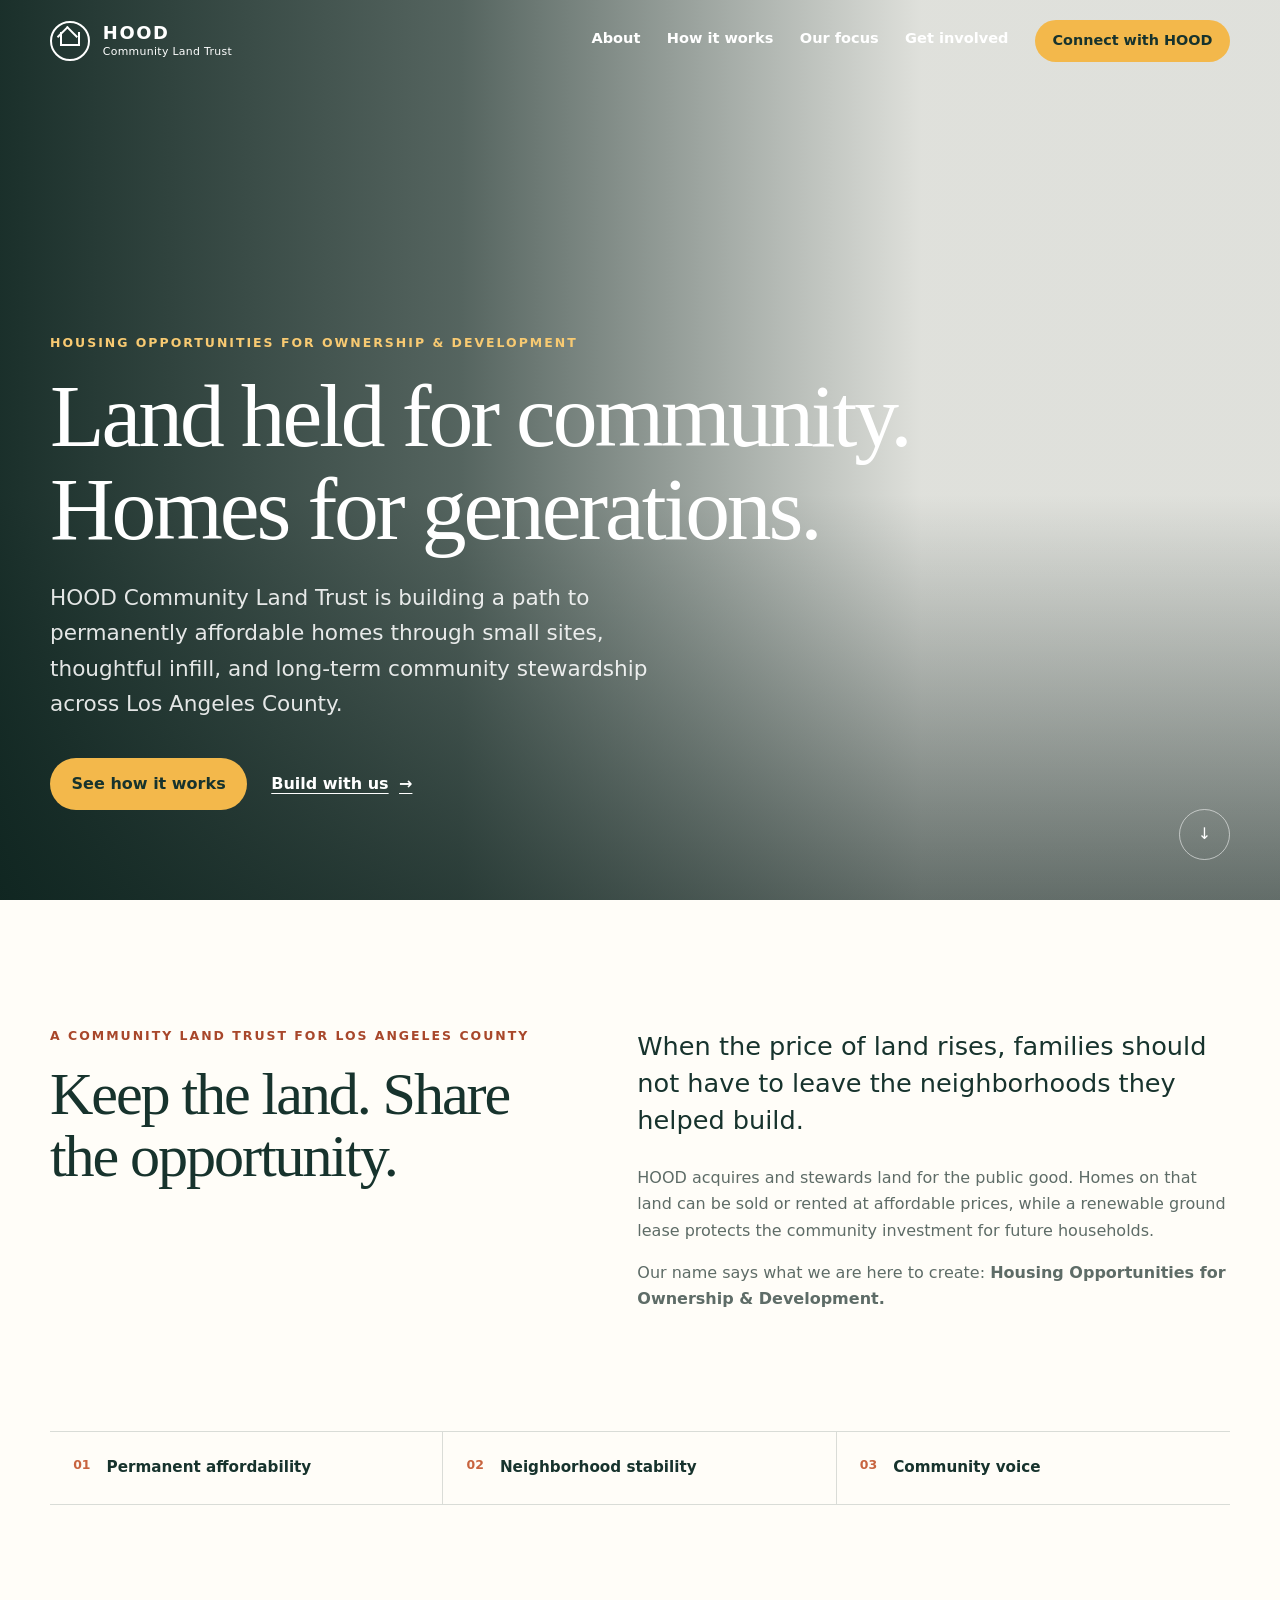
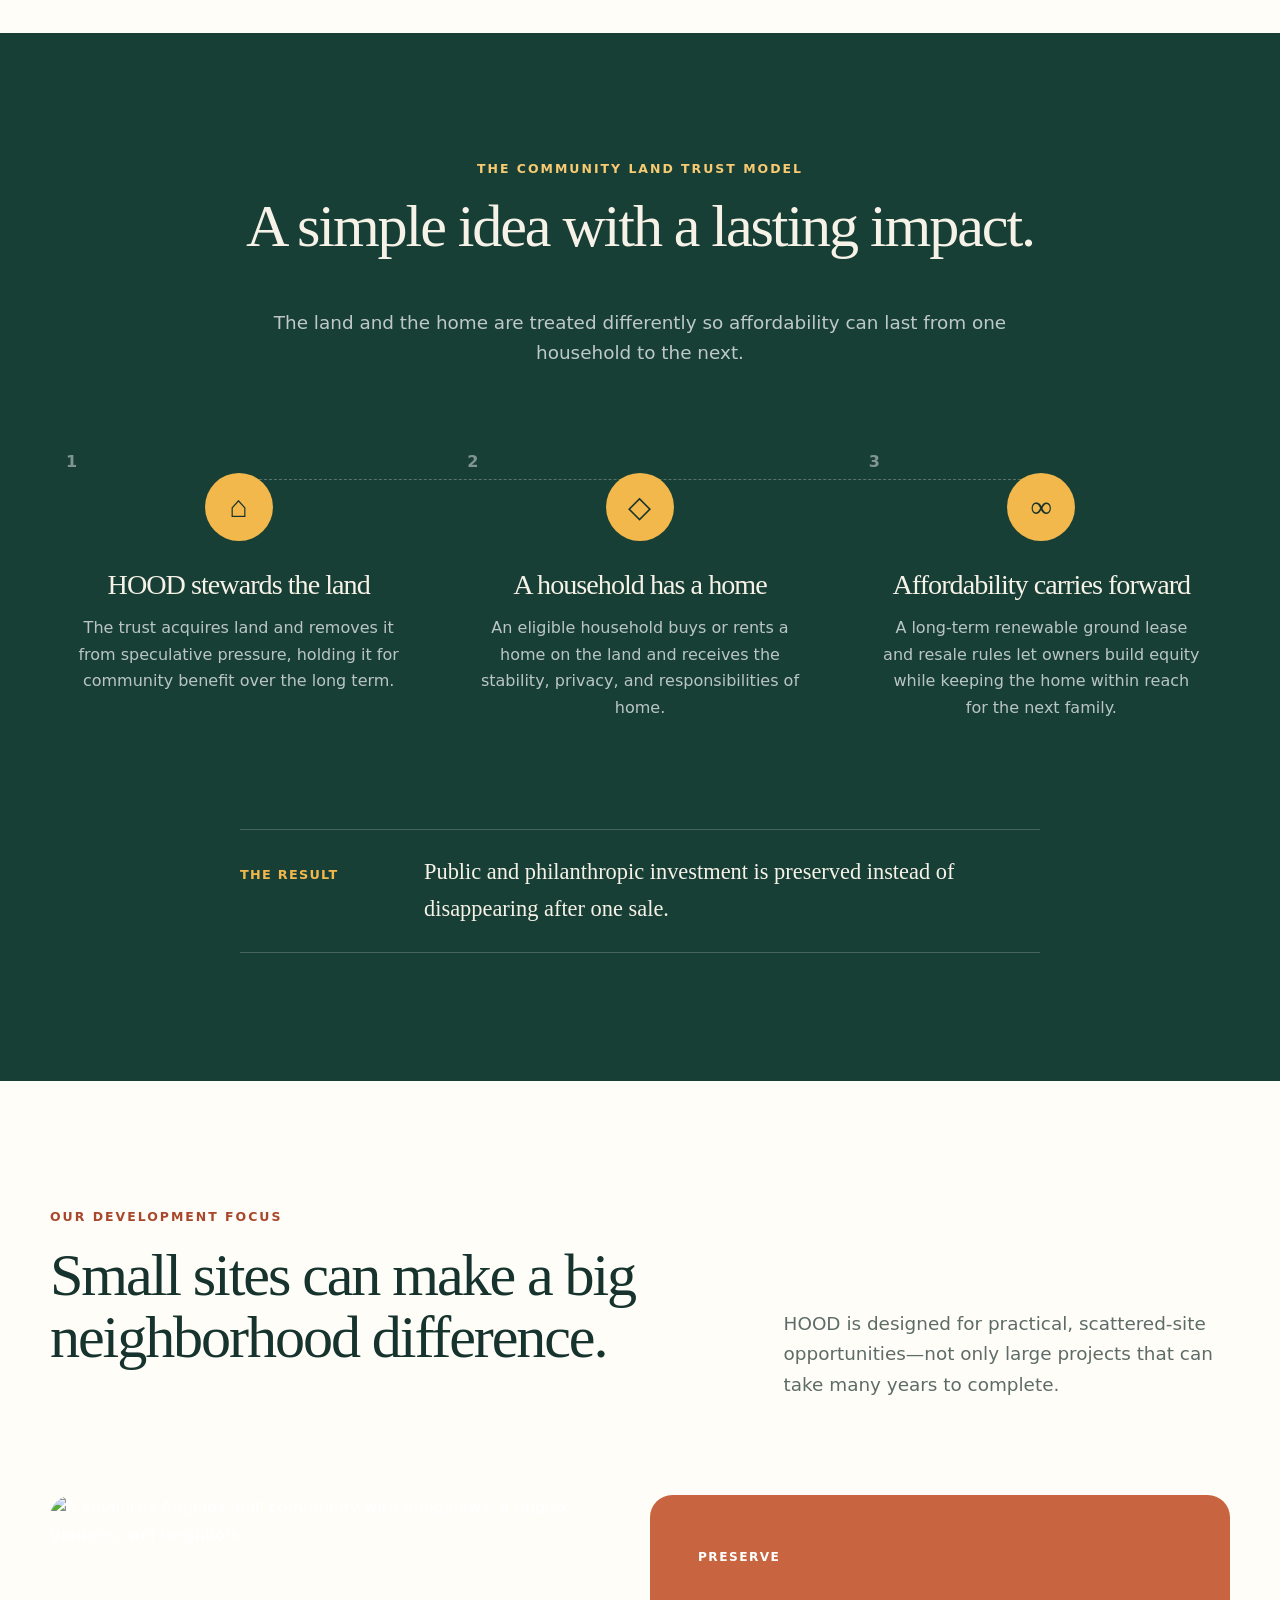
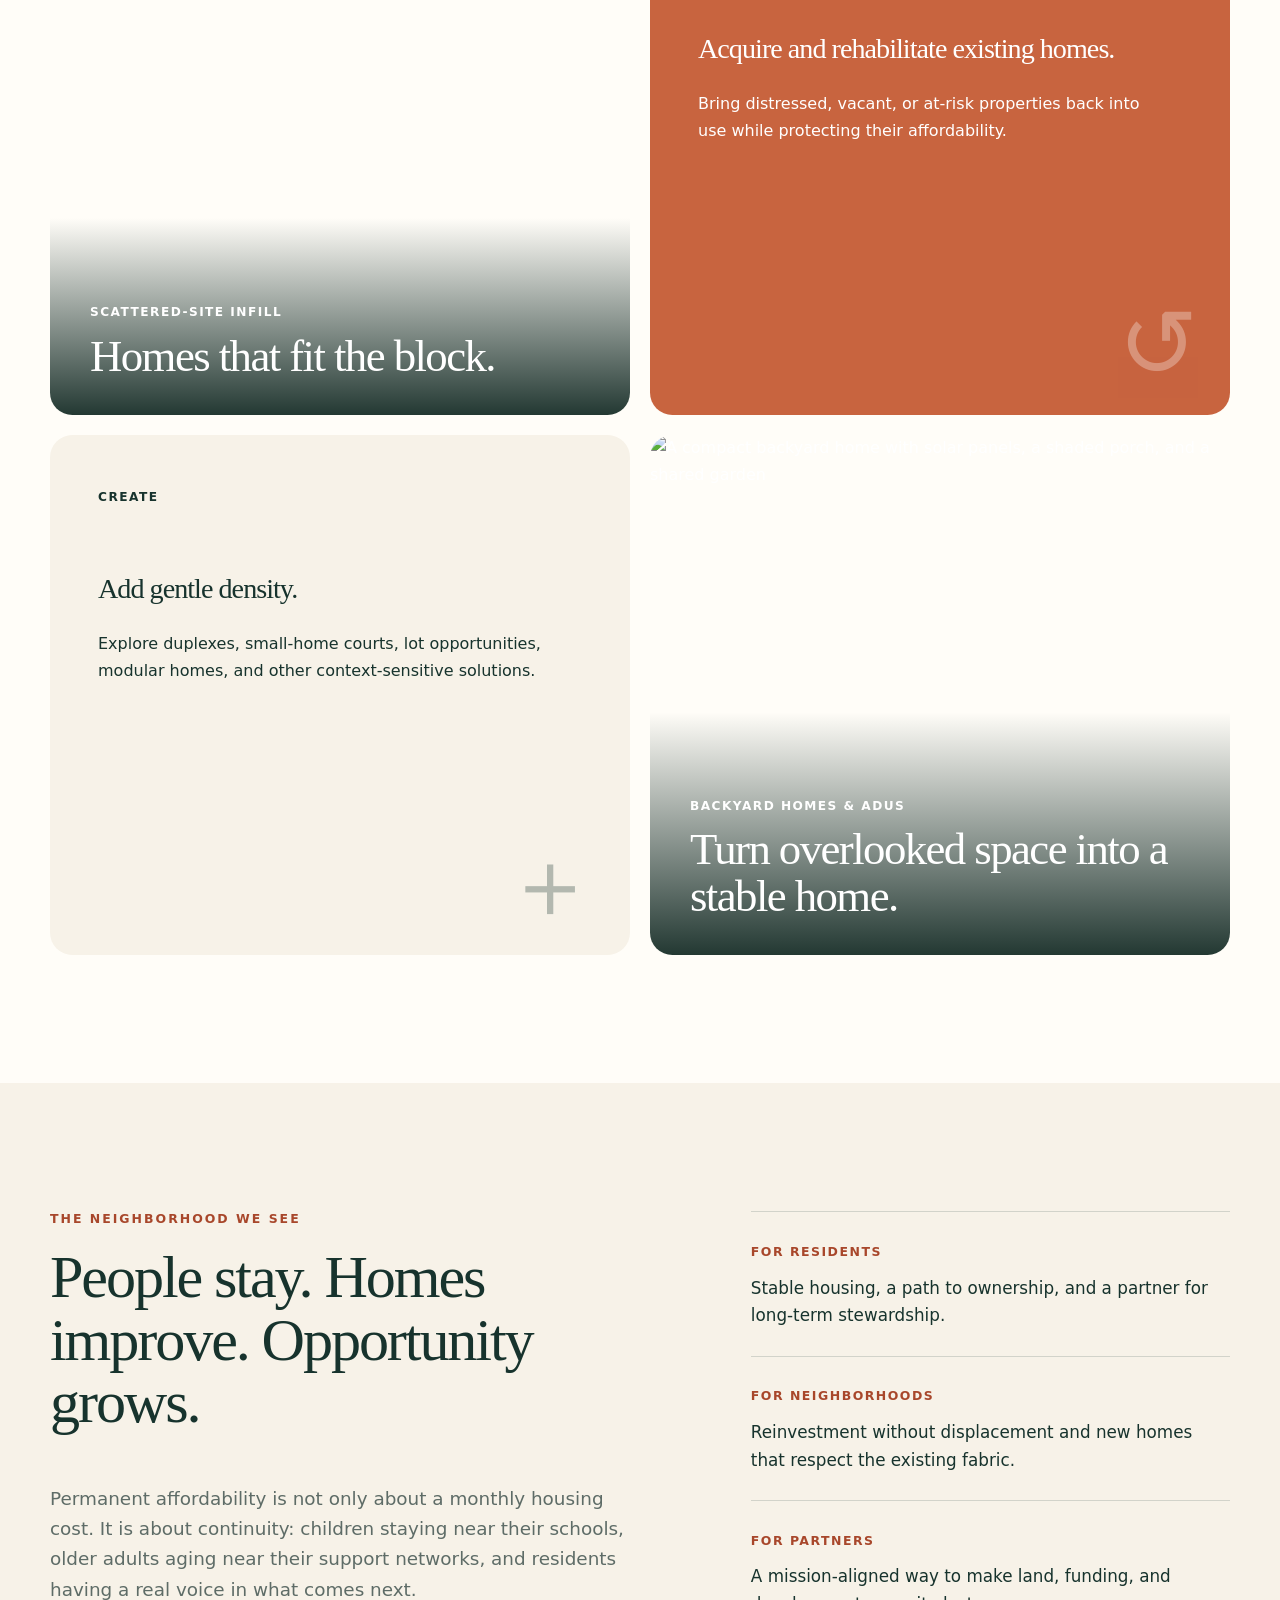
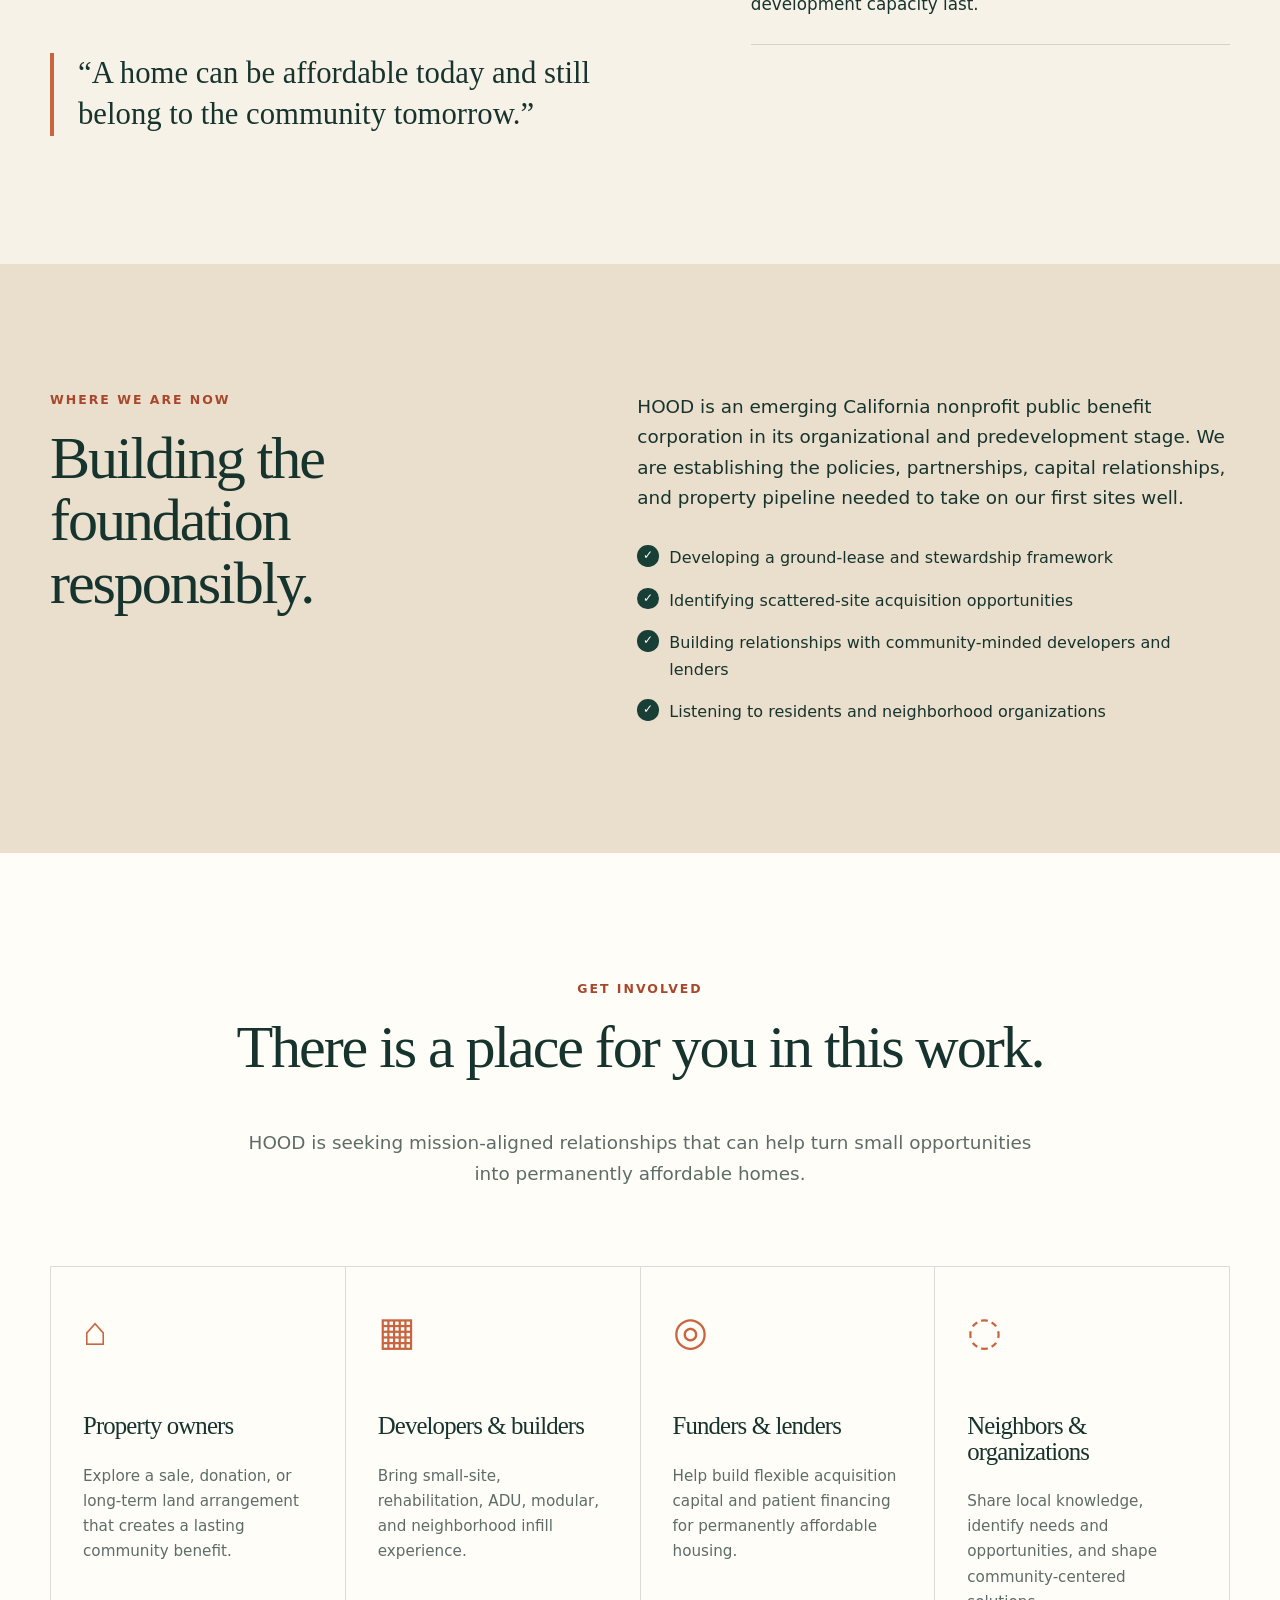
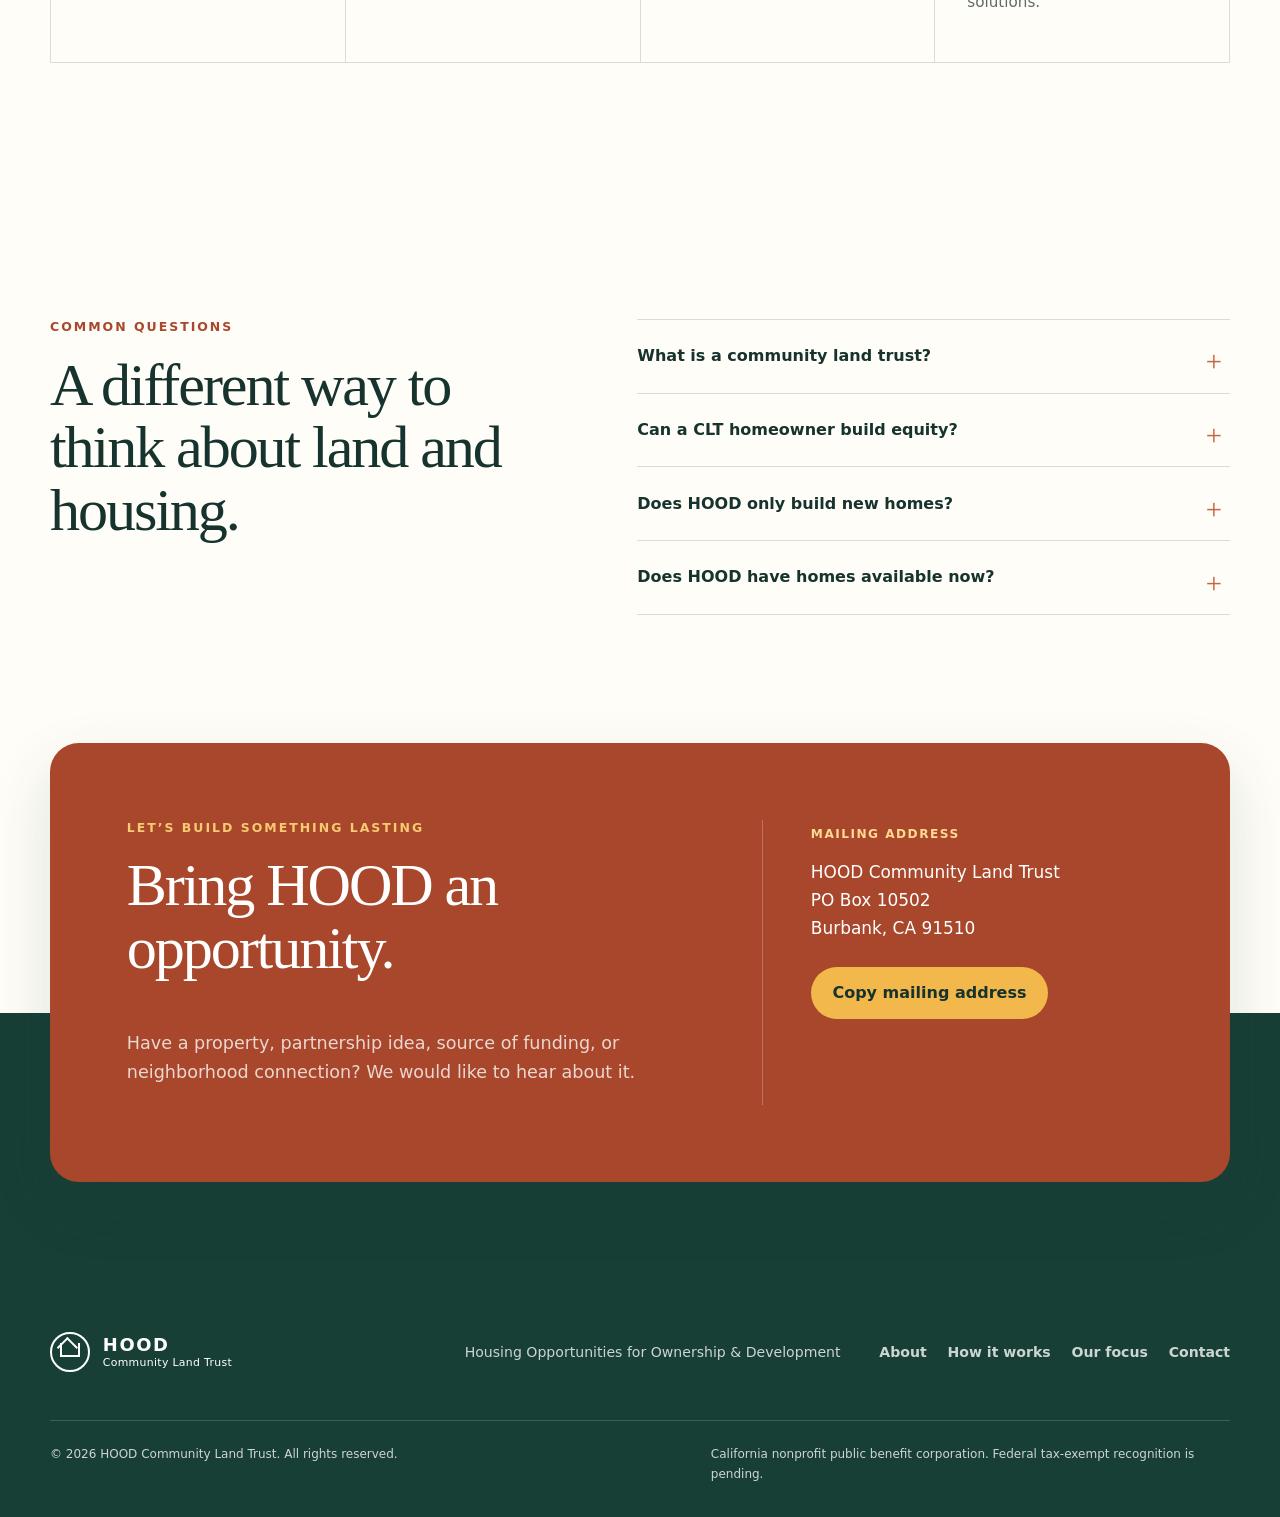
==== index.html @ eb53748f "Add files via upload" ====
<!doctype html>
<html lang="en">
<head>
  <meta charset="utf-8">
  <meta name="viewport" content="width=device-width, initial-scale=1">
  <meta name="description" content="HOOD Community Land Trust creates and preserves permanently affordable homes through scattered-site development, small infill, rehabilitation, and community stewardship in Los Angeles County.">
  <meta name="theme-color" content="#183f36">
  <meta property="og:title" content="HOOD Community Land Trust">
  <meta property="og:description" content="Land held for community. Homes made affordable for generations.">
  <meta property="og:type" content="website">
  <meta property="og:image" content="assets/hero-neighbors.png">
  <title>HOOD Community Land Trust | Homes for generations</title>
  <link rel="stylesheet" href="styles.css">
  <script src="script.js" defer></script>
</head>
<body>
  <a class="skip-link" href="#main">Skip to content</a>

  <header class="site-header" data-header>
    <div class="shell nav-wrap">
      <a class="brand" href="#top" aria-label="HOOD Community Land Trust home">
        <span class="brand-mark" aria-hidden="true"><span></span></span>
        <span class="brand-copy">
          <strong>HOOD</strong>
          <small>Community Land Trust</small>
        </span>
      </a>

      <button class="nav-toggle" type="button" aria-expanded="false" aria-controls="site-nav" data-nav-toggle>
        <span class="sr-only">Open navigation</span>
        <span></span><span></span><span></span>
      </button>

      <nav class="site-nav" id="site-nav" aria-label="Primary navigation" data-nav>
        <a href="#about">About</a>
        <a href="#model">How it works</a>
        <a href="#focus">Our focus</a>
        <a href="#participate">Get involved</a>
        <a class="button button-small button-dark" href="#contact">Connect with HOOD</a>
      </nav>
    </div>
  </header>

  <main id="main">
    <section class="hero" id="top" aria-labelledby="hero-title">
      <div class="hero-image" role="img" aria-label="A multigenerational group of neighbors gathering on a Los Angeles residential street"></div>
      <div class="hero-shade"></div>
      <div class="shell hero-content">
        <p class="eyebrow eyebrow-light">Housing Opportunities for Ownership &amp; Development</p>
        <h1 id="hero-title">Land held for community.<br>Homes for generations.</h1>
        <p class="hero-lede">HOOD Community Land Trust is building a path to permanently affordable homes through small sites, thoughtful infill, and long-term community stewardship across Los Angeles County.</p>
        <div class="hero-actions">
          <a class="button button-sun" href="#model">See how it works</a>
          <a class="text-link text-link-light" href="#participate">Build with us <span aria-hidden="true">→</span></a>
        </div>
      </div>
      <a class="scroll-cue" href="#about" aria-label="Scroll to learn more"><span aria-hidden="true">↓</span></a>
    </section>

    <section class="intro section" id="about">
      <div class="shell intro-grid">
        <div data-reveal>
          <p class="eyebrow">A community land trust for Los Angeles County</p>
          <h2>Keep the land. Share the opportunity.</h2>
        </div>
        <div class="intro-copy" data-reveal>
          <p class="lead">When the price of land rises, families should not have to leave the neighborhoods they helped build.</p>
          <p>HOOD acquires and stewards land for the public good. Homes on that land can be sold or rented at affordable prices, while a renewable ground lease protects the community investment for future households.</p>
          <p>Our name says what we are here to create: <strong>Housing Opportunities for Ownership &amp; Development.</strong></p>
        </div>
      </div>
      <div class="shell principle-row" aria-label="HOOD principles" data-reveal>
        <div><span>01</span><strong>Permanent affordability</strong></div>
        <div><span>02</span><strong>Neighborhood stability</strong></div>
        <div><span>03</span><strong>Community voice</strong></div>
      </div>
    </section>

    <section class="model section section-green" id="model" aria-labelledby="model-title">
      <div class="shell">
        <div class="section-heading centered" data-reveal>
          <p class="eyebrow eyebrow-light">The community land trust model</p>
          <h2 id="model-title">A simple idea with a lasting impact.</h2>
          <p>The land and the home are treated differently so affordability can last from one household to the next.</p>
        </div>

        <div class="steps">
          <article class="step" data-reveal>
            <span class="step-number">1</span>
            <div class="step-icon" aria-hidden="true">⌂</div>
            <h3>HOOD stewards the land</h3>
            <p>The trust acquires land and removes it from speculative pressure, holding it for community benefit over the long term.</p>
          </article>
          <article class="step" data-reveal>
            <span class="step-number">2</span>
            <div class="step-icon" aria-hidden="true">◇</div>
            <h3>A household has a home</h3>
            <p>An eligible household buys or rents a home on the land and receives the stability, privacy, and responsibilities of home.</p>
          </article>
          <article class="step" data-reveal>
            <span class="step-number">3</span>
            <div class="step-icon" aria-hidden="true">∞</div>
            <h3>Affordability carries forward</h3>
            <p>A long-term renewable ground lease and resale rules let owners build equity while keeping the home within reach for the next family.</p>
          </article>
        </div>

        <div class="model-note" data-reveal>
          <strong>The result</strong>
          <p>Public and philanthropic investment is preserved instead of disappearing after one sale.</p>
        </div>
      </div>
    </section>

    <section class="focus section" id="focus" aria-labelledby="focus-title">
      <div class="shell">
        <div class="section-heading split-heading" data-reveal>
          <div>
            <p class="eyebrow">Our development focus</p>
            <h2 id="focus-title">Small sites can make a big neighborhood difference.</h2>
          </div>
          <p>HOOD is designed for practical, scattered-site opportunities—not only large projects that can take many years to complete.</p>
        </div>

        <div class="focus-grid">
          <article class="focus-card focus-card-image focus-card-wide" data-reveal>
            <img src="assets/small-infill.png" alt="A small Los Angeles infill community with bungalows, a duplex, gardens, and neighbors" width="1536" height="1024" loading="lazy" decoding="async">
            <div class="focus-overlay">
              <span>Scattered-site infill</span>
              <h3>Homes that fit the block.</h3>
            </div>
          </article>

          <article class="focus-card focus-card-clay" data-reveal>
            <span class="card-kicker">Preserve</span>
            <h3>Acquire and rehabilitate existing homes.</h3>
            <p>Bring distressed, vacant, or at-risk properties back into use while protecting their affordability.</p>
            <span class="card-symbol" aria-hidden="true">↺</span>
          </article>

          <article class="focus-card focus-card-cream" data-reveal>
            <span class="card-kicker">Create</span>
            <h3>Add gentle density.</h3>
            <p>Explore duplexes, small-home courts, lot opportunities, modular homes, and other context-sensitive solutions.</p>
            <span class="card-symbol" aria-hidden="true">＋</span>
          </article>

          <article class="focus-card focus-card-image focus-card-wide" data-reveal>
            <img src="assets/backyard-adu.png" alt="A compact backyard home with solar panels, a shaded porch, and a shared garden" width="1456" height="1092" loading="lazy" decoding="async">
            <div class="focus-overlay">
              <span>Backyard homes &amp; ADUs</span>
              <h3>Turn overlooked space into a stable home.</h3>
            </div>
          </article>
        </div>
      </div>
    </section>

    <section class="vision section" aria-labelledby="vision-title">
      <div class="shell vision-grid">
        <div class="vision-copy" data-reveal>
          <p class="eyebrow">The neighborhood we see</p>
          <h2 id="vision-title">People stay. Homes improve. Opportunity grows.</h2>
          <p>Permanent affordability is not only about a monthly housing cost. It is about continuity: children staying near their schools, older adults aging near their support networks, and residents having a real voice in what comes next.</p>
          <blockquote>“A home can be affordable today and still belong to the community tomorrow.”</blockquote>
        </div>
        <div class="vision-list" data-reveal>
          <div>
            <span>For residents</span>
            <p>Stable housing, a path to ownership, and a partner for long-term stewardship.</p>
          </div>
          <div>
            <span>For neighborhoods</span>
            <p>Reinvestment without displacement and new homes that respect the existing fabric.</p>
          </div>
          <div>
            <span>For partners</span>
            <p>A mission-aligned way to make land, funding, and development capacity last.</p>
          </div>
        </div>
      </div>
    </section>

    <section class="status section section-sand" aria-labelledby="status-title">
      <div class="shell status-grid">
        <div data-reveal>
          <p class="eyebrow">Where we are now</p>
          <h2 id="status-title">Building the foundation responsibly.</h2>
        </div>
        <div class="status-copy" data-reveal>
          <p>HOOD is an emerging California nonprofit public benefit corporation in its organizational and predevelopment stage. We are establishing the policies, partnerships, capital relationships, and property pipeline needed to take on our first sites well.</p>
          <ul class="check-list">
            <li>Developing a ground-lease and stewardship framework</li>
            <li>Identifying scattered-site acquisition opportunities</li>
            <li>Building relationships with community-minded developers and lenders</li>
            <li>Listening to residents and neighborhood organizations</li>
          </ul>
        </div>
      </div>
    </section>

    <section class="participate section" id="participate" aria-labelledby="participate-title">
      <div class="shell">
        <div class="section-heading centered" data-reveal>
          <p class="eyebrow">Get involved</p>
          <h2 id="participate-title">There is a place for you in this work.</h2>
          <p>HOOD is seeking mission-aligned relationships that can help turn small opportunities into permanently affordable homes.</p>
        </div>

        <div class="partner-grid">
          <article data-reveal>
            <span aria-hidden="true">⌂</span>
            <h3>Property owners</h3>
            <p>Explore a sale, donation, or long-term land arrangement that creates a lasting community benefit.</p>
          </article>
          <article data-reveal>
            <span aria-hidden="true">▦</span>
            <h3>Developers &amp; builders</h3>
            <p>Bring small-site, rehabilitation, ADU, modular, and neighborhood infill experience.</p>
          </article>
          <article data-reveal>
            <span aria-hidden="true">◎</span>
            <h3>Funders &amp; lenders</h3>
            <p>Help build flexible acquisition capital and patient financing for permanently affordable housing.</p>
          </article>
          <article data-reveal>
            <span aria-hidden="true">◌</span>
            <h3>Neighbors &amp; organizations</h3>
            <p>Share local knowledge, identify needs and opportunities, and shape community-centered solutions.</p>
          </article>
        </div>
      </div>
    </section>

    <section class="faq section" aria-labelledby="faq-title">
      <div class="shell faq-grid">
        <div data-reveal>
          <p class="eyebrow">Common questions</p>
          <h2 id="faq-title">A different way to think about land and housing.</h2>
        </div>
        <div class="accordion" data-reveal>
          <details>
            <summary>What is a community land trust?</summary>
            <p>A community land trust is a nonprofit that owns and stewards land for community benefit. By separating the price of land from the home and using a long-term ground lease, it can make homes more affordable and protect that affordability over time.</p>
          </details>
          <details>
            <summary>Can a CLT homeowner build equity?</summary>
            <p>Yes. A CLT homeownership program can let an owner build equity while sharing a portion of future appreciation so the home remains affordable to the next eligible buyer.</p>
          </details>
          <details>
            <summary>Does HOOD only build new homes?</summary>
            <p>No. HOOD’s planned work includes acquisition, rehabilitation, preservation, backyard homes, and small infill development. The right approach depends on the site and the neighborhood.</p>
          </details>
          <details>
            <summary>Does HOOD have homes available now?</summary>
            <p>Not yet. HOOD is currently building its organizational capacity and first project pipeline. We will share application and eligibility information when homes become available.</p>
          </details>
        </div>
      </div>
    </section>

    <section class="contact" id="contact" aria-labelledby="contact-title">
      <div class="shell contact-card" data-reveal>
        <div>
          <p class="eyebrow eyebrow-light">Let’s build something lasting</p>
          <h2 id="contact-title">Bring HOOD an opportunity.</h2>
          <p>Have a property, partnership idea, source of funding, or neighborhood connection? We would like to hear about it.</p>
        </div>
        <div class="contact-details">
          <span>Mailing address</span>
          <address id="mailing-address">HOOD Community Land Trust<br>PO Box 10502<br>Burbank, CA 91510</address>
          <button class="button button-sun" type="button" data-copy-address>Copy mailing address</button>
          <p class="copy-status" role="status" aria-live="polite" data-copy-status></p>
        </div>
      </div>
    </section>
  </main>

  <footer class="site-footer">
    <div class="shell footer-top">
      <a class="brand brand-footer" href="#top" aria-label="Back to top">
        <span class="brand-mark" aria-hidden="true"><span></span></span>
        <span class="brand-copy"><strong>HOOD</strong><small>Community Land Trust</small></span>
      </a>
      <p>Housing Opportunities for Ownership &amp; Development</p>
      <nav aria-label="Footer navigation">
        <a href="#about">About</a>
        <a href="#model">How it works</a>
        <a href="#focus">Our focus</a>
        <a href="#contact">Contact</a>
      </nav>
    </div>
    <div class="shell footer-bottom">
      <p>© <span data-year>2026</span> HOOD Community Land Trust. All rights reserved.</p>
      <p>California nonprofit public benefit corporation. Federal tax-exempt recognition is pending.</p>
    </div>
  </footer>
</body>
</html>
---- styles.css ----
:root {
  --ink: #17332d;
  --green: #183f36;
  --green-2: #245a4d;
  --cream: #f7f2e8;
  --paper: #fffdf8;
  --sand: #e9dfcc;
  --clay: #c8643f;
  --clay-dark: #a8472b;
  --sun: #f3b84b;
  --sage: #98aa8d;
  --muted: #5e6c67;
  --line: rgba(23, 51, 45, .16);
  --shadow: 0 24px 60px rgba(24, 63, 54, .14);
  --radius: 1.4rem;
  --shell: min(1180px, calc(100% - 40px));
}

* { box-sizing: border-box; }
html { scroll-behavior: smooth; }
body {
  margin: 0;
  color: var(--ink);
  background: var(--paper);
  font-family: Inter, ui-sans-serif, system-ui, -apple-system, BlinkMacSystemFont, "Segoe UI", sans-serif;
  font-size: 16px;
  line-height: 1.65;
  -webkit-font-smoothing: antialiased;
}

body.nav-open { overflow: hidden; }
img { display: block; max-width: 100%; }
a { color: inherit; }
button, input, textarea, select { font: inherit; }

h1, h2, h3, p { margin-top: 0; }
h1, h2, h3 {
  font-family: Georgia, "Times New Roman", serif;
  font-weight: 500;
  line-height: 1.04;
  letter-spacing: -.035em;
}
h1 { font-size: clamp(3.2rem, 7vw, 6.7rem); }
h2 { font-size: clamp(2.35rem, 4.7vw, 4.5rem); }
h3 { font-size: clamp(1.45rem, 2.2vw, 2rem); }
p { max-width: 68ch; }

.shell { width: var(--shell); margin-inline: auto; }
.section { padding: clamp(5.5rem, 10vw, 9rem) 0; }
.section-green { color: var(--cream); background: var(--green); }
.section-sand { background: var(--sand); }
.sr-only {
  position: absolute;
  width: 1px;
  height: 1px;
  padding: 0;
  margin: -1px;
  overflow: hidden;
  clip: rect(0, 0, 0, 0);
  white-space: nowrap;
  border: 0;
}
.skip-link {
  position: fixed;
  z-index: 200;
  top: .75rem;
  left: .75rem;
  transform: translateY(-180%);
  padding: .75rem 1rem;
  color: white;
  background: var(--green);
  border-radius: .5rem;
}
.skip-link:focus { transform: none; }

.eyebrow {
  margin-bottom: 1.15rem;
  color: var(--clay-dark);
  font-size: .78rem;
  font-weight: 800;
  letter-spacing: .16em;
  line-height: 1.3;
  text-transform: uppercase;
}
.eyebrow-light { color: #f8ca72; }
.lead { font-size: clamp(1.25rem, 2vw, 1.65rem); line-height: 1.45; }
.centered { text-align: center; }
.centered p { margin-inline: auto; }
.section-heading { margin-bottom: clamp(3rem, 6vw, 5rem); }
.section-heading h2 { max-width: 850px; margin-inline: auto; }
.section-heading > p:not(.eyebrow) { color: var(--muted); font-size: 1.15rem; }
.section-green .section-heading > p:not(.eyebrow) { color: rgba(255,255,255,.72); }

.button {
  display: inline-flex;
  align-items: center;
  justify-content: center;
  min-height: 3.25rem;
  padding: .78rem 1.35rem;
  border: 0;
  border-radius: 999px;
  font-weight: 800;
  line-height: 1.2;
  text-decoration: none;
  cursor: pointer;
  transition: transform .2s ease, background-color .2s ease, color .2s ease;
}
.button:hover { transform: translateY(-2px); }
.button:focus-visible, a:focus-visible, summary:focus-visible {
  outline: 3px solid var(--sun);
  outline-offset: 4px;
}
.button-small { min-height: 2.65rem; padding: .6rem 1.1rem; font-size: .9rem; }
.button-dark { color: white; background: var(--green); }
.button-dark:hover { background: var(--green-2); }
.button-sun { color: var(--ink); background: var(--sun); }
.button-sun:hover { background: #ffc965; }
.text-link {
  display: inline-flex;
  gap: .65rem;
  align-items: center;
  font-weight: 800;
  text-underline-offset: .28rem;
}
.text-link-light { color: white; }

.site-header {
  position: fixed;
  z-index: 100;
  inset: 0 0 auto;
  color: white;
  transition: color .25s ease, background-color .25s ease, box-shadow .25s ease;
}
.site-header.scrolled {
  color: var(--ink);
  background: rgba(255,253,248,.94);
  box-shadow: 0 7px 24px rgba(20,48,42,.08);
  backdrop-filter: blur(12px);
}
.nav-wrap { min-height: 82px; display: flex; align-items: center; justify-content: space-between; gap: 2rem; }
.brand { display: inline-flex; align-items: center; gap: .8rem; text-decoration: none; }
.brand-mark {
  position: relative;
  width: 2.5rem;
  height: 2.5rem;
  border: 2px solid currentColor;
  border-radius: 50%;
}
.brand-mark::before {
  content: "";
  position: absolute;
  left: .49rem;
  top: .55rem;
  width: 1rem;
  height: .75rem;
  border: 2px solid currentColor;
  border-top: 0;
}
.brand-mark::after {
  content: "";
  position: absolute;
  left: .48rem;
  top: .35rem;
  width: .8rem;
  height: .8rem;
  border-left: 2px solid currentColor;
  border-top: 2px solid currentColor;
  transform: rotate(45deg);
}
.brand-copy { display: flex; flex-direction: column; line-height: 1; }
.brand-copy strong { font-size: 1.12rem; letter-spacing: .09em; }
.brand-copy small { margin-top: .28rem; font-size: .68rem; letter-spacing: .03em; }
.site-nav { display: flex; align-items: center; gap: 1.65rem; }
.site-nav > a:not(.button) { font-size: .91rem; font-weight: 700; text-decoration: none; }
.site-nav > a:not(.button)::after {
  content: "";
  display: block;
  width: 0;
  height: 2px;
  margin-top: .2rem;
  background: currentColor;
  transition: width .2s ease;
}
.site-nav > a:hover::after { width: 100%; }
.site-header:not(.scrolled) .button-dark { color: var(--ink); background: var(--sun); }
.nav-toggle { display: none; width: 44px; height: 44px; padding: 10px; border: 0; color: inherit; background: transparent; }
.nav-toggle span:not(.sr-only) { display: block; height: 2px; margin: 5px 0; background: currentColor; transition: transform .2s, opacity .2s; }

.hero {
  position: relative;
  min-height: 760px;
  height: 100svh;
  display: grid;
  align-items: end;
  color: white;
  overflow: hidden;
}
.hero-image, .hero-shade { position: absolute; inset: 0; }
.hero-image {
  background: url("assets/hero-neighbors.png") center center / cover no-repeat;
  transform: scale(1.015);
}
.hero-shade {
  background: linear-gradient(90deg, rgba(9,32,27,.93) 0%, rgba(9,32,27,.69) 36%, rgba(9,32,27,.13) 72%), linear-gradient(0deg, rgba(9,25,22,.58), transparent 45%);
}
.hero-content { position: relative; z-index: 1; padding-bottom: clamp(5rem, 10vh, 8rem); }
.hero-content h1 { max-width: 900px; margin-bottom: 1.5rem; }
.hero-lede { max-width: 650px; margin-bottom: 2.25rem; font-size: clamp(1.08rem, 1.8vw, 1.35rem); color: rgba(255,255,255,.88); }
.hero-actions { display: flex; flex-wrap: wrap; align-items: center; gap: 1.5rem; }
.scroll-cue {
  position: absolute;
  z-index: 2;
  right: max(20px, calc((100vw - 1180px) / 2));
  bottom: 2.5rem;
  width: 3.2rem;
  height: 3.2rem;
  display: grid;
  place-items: center;
  color: white;
  border: 1px solid rgba(255,255,255,.55);
  border-radius: 50%;
  text-decoration: none;
}

.intro-grid { display: grid; grid-template-columns: .9fr 1.1fr; gap: clamp(3rem, 8vw, 8rem); }
.intro-grid h2 { max-width: 600px; }
.intro-copy p:not(.lead) { color: var(--muted); }
.principle-row {
  display: grid;
  grid-template-columns: repeat(3, 1fr);
  margin-top: clamp(4rem, 8vw, 7rem);
  border-top: 1px solid var(--line);
  border-bottom: 1px solid var(--line);
}
.principle-row div { display: flex; gap: 1rem; padding: 1.45rem; border-right: 1px solid var(--line); }
.principle-row div:last-child { border-right: 0; }
.principle-row span { color: var(--clay); font-size: .78rem; font-weight: 800; }
.principle-row strong { font-size: .95rem; }

.steps { position: relative; display: grid; grid-template-columns: repeat(3, 1fr); gap: 1.5rem; }
.steps::before { content: ""; position: absolute; top: 2.1rem; left: 16%; right: 16%; border-top: 1px dashed rgba(255,255,255,.27); }
.step { position: relative; padding: 1.75rem; text-align: center; }
.step-number { position: absolute; top: .25rem; left: 1rem; color: rgba(255,255,255,.45); font-weight: 800; }
.step-icon {
  position: relative;
  z-index: 1;
  width: 4.25rem;
  height: 4.25rem;
  display: grid;
  place-items: center;
  margin: 0 auto 1.8rem;
  color: var(--ink);
  background: var(--sun);
  border-radius: 50%;
  font-family: Georgia, serif;
  font-size: 1.9rem;
}
.step h3 { margin-bottom: 1rem; }
.step p { color: rgba(255,255,255,.7); }
.model-note {
  max-width: 800px;
  display: grid;
  grid-template-columns: 160px 1fr;
  gap: 1.5rem;
  align-items: baseline;
  margin: 4rem auto 0;
  padding: 1.5rem 0;
  border-top: 1px solid rgba(255,255,255,.2);
  border-bottom: 1px solid rgba(255,255,255,.2);
}
.model-note strong { color: var(--sun); text-transform: uppercase; letter-spacing: .1em; font-size: .8rem; }
.model-note p { margin: 0; font-family: Georgia, serif; font-size: 1.4rem; }

.split-heading { display: grid; grid-template-columns: 1.2fr .8fr; gap: 4rem; align-items: end; }
.split-heading h2 { margin-inline: 0; }
.focus-grid { display: grid; grid-template-columns: 1fr 1fr; gap: 1.25rem; }
.focus-card { position: relative; min-height: 390px; padding: clamp(1.8rem, 4vw, 3rem); border-radius: var(--radius); overflow: hidden; }
.focus-card-image { min-height: 520px; padding: 0; color: white; }
.focus-card-image img { width: 100%; height: 100%; object-fit: cover; transition: transform .6s ease; }
.focus-card-image:hover img { transform: scale(1.025); }
.focus-overlay { position: absolute; inset: auto 0 0; padding: 5rem 2.5rem 2.25rem; background: linear-gradient(transparent, rgba(11,35,29,.9)); }
.focus-overlay span, .card-kicker { font-size: .76rem; font-weight: 800; letter-spacing: .12em; text-transform: uppercase; }
.focus-overlay h3 { max-width: 520px; margin: .5rem 0 0; font-size: clamp(2rem, 3.5vw, 3.5rem); }
.focus-card-clay { color: white; background: var(--clay); }
.focus-card-cream { background: var(--cream); }
.focus-card:not(.focus-card-image) h3 { max-width: 480px; margin-top: 4rem; }
.focus-card:not(.focus-card-image) p { max-width: 470px; }
.card-symbol { position: absolute; right: 2rem; bottom: 1.4rem; opacity: .3; font-family: Georgia, serif; font-size: 6rem; line-height: 1; }

.vision { background: var(--cream); }
.vision-grid { display: grid; grid-template-columns: 1.1fr .9fr; gap: clamp(4rem, 9vw, 9rem); }
.vision-copy > p:not(.eyebrow) { color: var(--muted); font-size: 1.15rem; }
blockquote { margin: 3rem 0 0; padding-left: 1.5rem; border-left: 4px solid var(--clay); font-family: Georgia, serif; font-size: clamp(1.35rem, 2.4vw, 2rem); line-height: 1.35; }
.vision-list { border-top: 1px solid var(--line); }
.vision-list > div { padding: 1.6rem 0; border-bottom: 1px solid var(--line); }
.vision-list span { color: var(--clay-dark); font-size: .78rem; font-weight: 800; letter-spacing: .12em; text-transform: uppercase; }
.vision-list p { margin: .65rem 0 0; font-size: 1.05rem; }

.status-grid { display: grid; grid-template-columns: .9fr 1.1fr; gap: clamp(3rem, 8vw, 8rem); }
.status-copy > p { font-size: 1.15rem; }
.check-list { display: grid; gap: 1rem; margin: 2rem 0 0; padding: 0; list-style: none; }
.check-list li { position: relative; padding-left: 2rem; }
.check-list li::before { content: "✓"; position: absolute; left: 0; width: 1.35rem; height: 1.35rem; display: grid; place-items: center; color: white; background: var(--green); border-radius: 50%; font-size: .75rem; font-weight: 900; }

.partner-grid { display: grid; grid-template-columns: repeat(4, 1fr); border-top: 1px solid var(--line); border-left: 1px solid var(--line); }
.partner-grid article { min-height: 310px; padding: 2rem; border-right: 1px solid var(--line); border-bottom: 1px solid var(--line); }
.partner-grid article > span { color: var(--clay); font-family: Georgia, serif; font-size: 2.5rem; }
.partner-grid h3 { margin-top: 3rem; font-size: 1.55rem; }
.partner-grid p { color: var(--muted); font-size: .95rem; }

.faq { background: var(--paper); }
.faq-grid { display: grid; grid-template-columns: .9fr 1.1fr; gap: clamp(3rem, 8vw, 8rem); }
.accordion { border-top: 1px solid var(--line); }
details { border-bottom: 1px solid var(--line); }
summary { position: relative; padding: 1.45rem 3rem 1.45rem 0; cursor: pointer; font-weight: 800; list-style: none; }
summary::-webkit-details-marker { display: none; }
summary::after { content: "+"; position: absolute; right: .5rem; top: 1.15rem; color: var(--clay); font-family: Georgia, serif; font-size: 1.8rem; font-weight: 400; }
details[open] summary::after { content: "−"; }
details p { margin: -.25rem 3rem 1.5rem 0; color: var(--muted); }

.contact { padding: 0 0 clamp(4rem, 8vw, 7rem); background: linear-gradient(var(--paper) 50%, var(--green) 50%); }
.contact-card {
  display: grid;
  grid-template-columns: 1.2fr .8fr;
  gap: 3rem;
  padding: clamp(2.5rem, 6vw, 5rem);
  color: white;
  background: var(--clay-dark);
  border-radius: calc(var(--radius) + .4rem);
  box-shadow: var(--shadow);
}
.contact-card h2 { max-width: 650px; }
.contact-card > div:first-child > p:last-child { color: rgba(255,255,255,.78); font-size: 1.1rem; }
.contact-details { padding-left: 3rem; border-left: 1px solid rgba(255,255,255,.25); }
.contact-details > span { color: #ffd892; font-size: .76rem; font-weight: 800; letter-spacing: .12em; text-transform: uppercase; }
address { margin: .8rem 0 1.5rem; font-style: normal; font-size: 1.06rem; }
.copy-status { min-height: 1.5rem; margin: .75rem 0 0; color: rgba(255,255,255,.8); font-size: .85rem; }

.site-footer { padding: 1rem 0 2rem; color: rgba(255,255,255,.78); background: var(--green); }
.footer-top { display: grid; grid-template-columns: 1fr 1fr auto; gap: 2rem; align-items: center; padding: 2rem 0 3rem; border-bottom: 1px solid rgba(255,255,255,.16); }
.brand-footer { color: white; }
.footer-top > p { margin: 0; font-size: .88rem; }
.footer-top nav { display: flex; flex-wrap: wrap; gap: 1.3rem; }
.footer-top nav a { font-size: .88rem; font-weight: 700; text-decoration: none; }
.footer-bottom { display: flex; justify-content: space-between; gap: 2rem; padding-top: 1.5rem; }
.footer-bottom p { margin: 0; font-size: .75rem; }

[data-reveal] { opacity: 0; transform: translateY(24px); transition: opacity .7s ease, transform .7s ease; }
[data-reveal].visible { opacity: 1; transform: none; }

@media (max-width: 920px) {
  :root { --shell: min(100% - 32px, 760px); }
  .nav-toggle { display: block; }
  .site-nav {
    position: fixed;
    inset: 0;
    z-index: -1;
    display: flex;
    flex-direction: column;
    justify-content: center;
    gap: 1.2rem;
    color: white;
    background: var(--green);
    opacity: 0;
    pointer-events: none;
    transition: opacity .2s ease;
  }
  .site-nav.open { opacity: 1; pointer-events: auto; }
  .site-nav > a:not(.button) { font-family: Georgia, serif; font-size: 2rem; font-weight: 500; }
  .site-nav .button-dark { margin-top: .8rem; color: var(--ink); background: var(--sun); }
  .nav-toggle[aria-expanded="true"] { color: white; }
  .nav-toggle[aria-expanded="true"] span:nth-child(2) { transform: translateY(7px) rotate(45deg); }
  .nav-toggle[aria-expanded="true"] span:nth-child(3) { opacity: 0; }
  .nav-toggle[aria-expanded="true"] span:nth-child(4) { transform: translateY(-7px) rotate(-45deg); }
  .intro-grid, .vision-grid, .status-grid, .faq-grid, .contact-card { grid-template-columns: 1fr; }
  .split-heading { grid-template-columns: 1fr; gap: 1rem; }
  .steps { grid-template-columns: 1fr; }
  .steps::before { display: none; }
  .step { max-width: 620px; margin-inline: auto; }
  .partner-grid { grid-template-columns: 1fr 1fr; }
  .contact-details { padding: 2rem 0 0; border-left: 0; border-top: 1px solid rgba(255,255,255,.25); }
  .footer-top { grid-template-columns: 1fr 1fr; }
  .footer-top nav { grid-column: 1 / -1; }
}

@media (max-width: 640px) {
  :root { --shell: calc(100% - 28px); }
  .section { padding: 4.5rem 0; }
  .nav-wrap { min-height: 70px; }
  .brand-copy small { display: none; }
  .hero { min-height: 680px; }
  .hero-image { background-position: 61% center; }
  .hero-shade { background: linear-gradient(90deg, rgba(9,32,27,.9), rgba(9,32,27,.35)), linear-gradient(0deg, rgba(9,25,22,.7), transparent 50%); }
  .hero-content { padding-bottom: 4.25rem; }
  .hero-content h1 { font-size: clamp(2.9rem, 14vw, 4.3rem); }
  .hero-lede { font-size: 1rem; }
  .scroll-cue { display: none; }
  .principle-row { grid-template-columns: 1fr; }
  .principle-row div { border-right: 0; border-bottom: 1px solid var(--line); }
  .principle-row div:last-child { border-bottom: 0; }
  .model-note { grid-template-columns: 1fr; gap: .65rem; }
  .focus-grid { grid-template-columns: 1fr; }
  .focus-card { min-height: 340px; }
  .focus-card-image { min-height: 430px; }
  .focus-overlay { padding-inline: 1.5rem; }
  .partner-grid { grid-template-columns: 1fr; }
  .partner-grid article { min-height: auto; }
  .partner-grid h3 { margin-top: 1.5rem; }
  .contact-card { width: calc(100% - 20px); padding: 2rem 1.4rem; }
  .footer-top { grid-template-columns: 1fr; }
  .footer-top nav { grid-column: auto; }
  .footer-bottom { flex-direction: column; }
}

@media (prefers-reduced-motion: reduce) {
  html { scroll-behavior: auto; }
  *, *::before, *::after { animation-duration: .01ms !important; animation-iteration-count: 1 !important; transition-duration: .01ms !important; }
  [data-reveal] { opacity: 1; transform: none; }
}
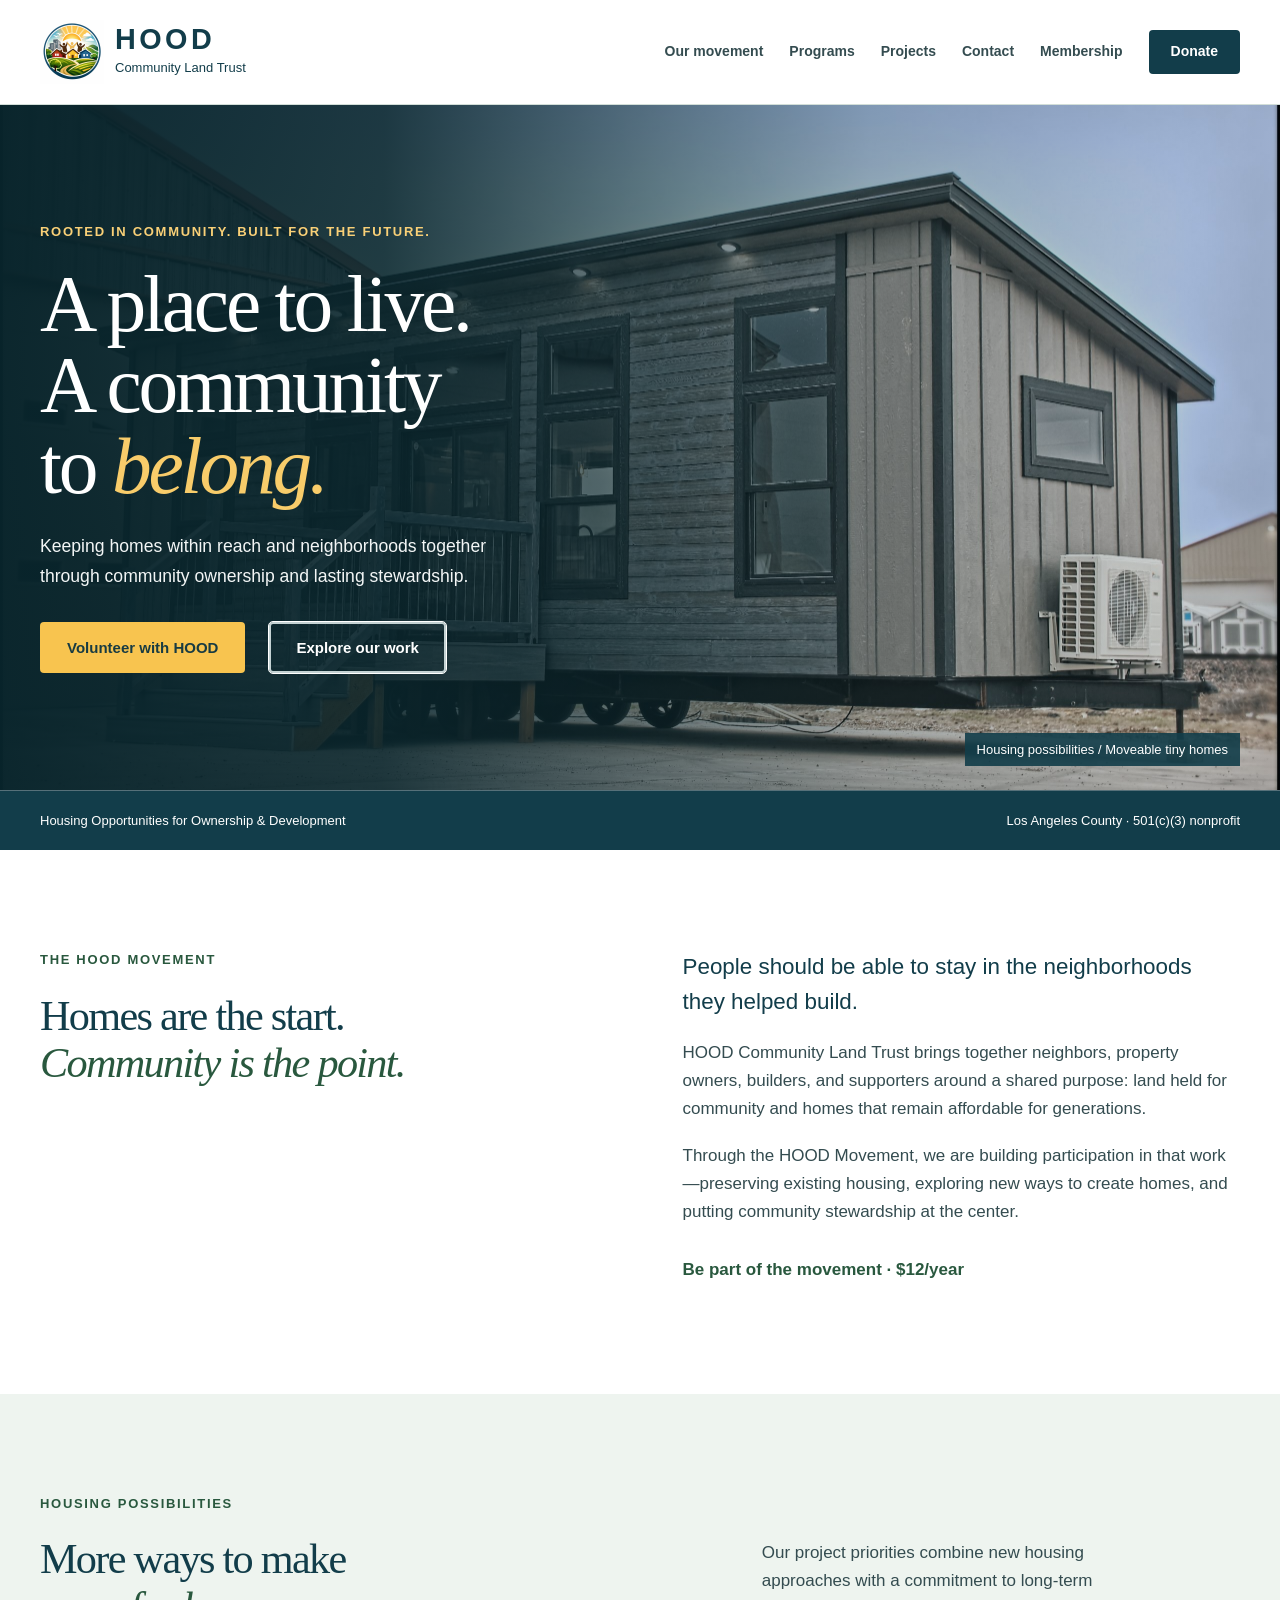
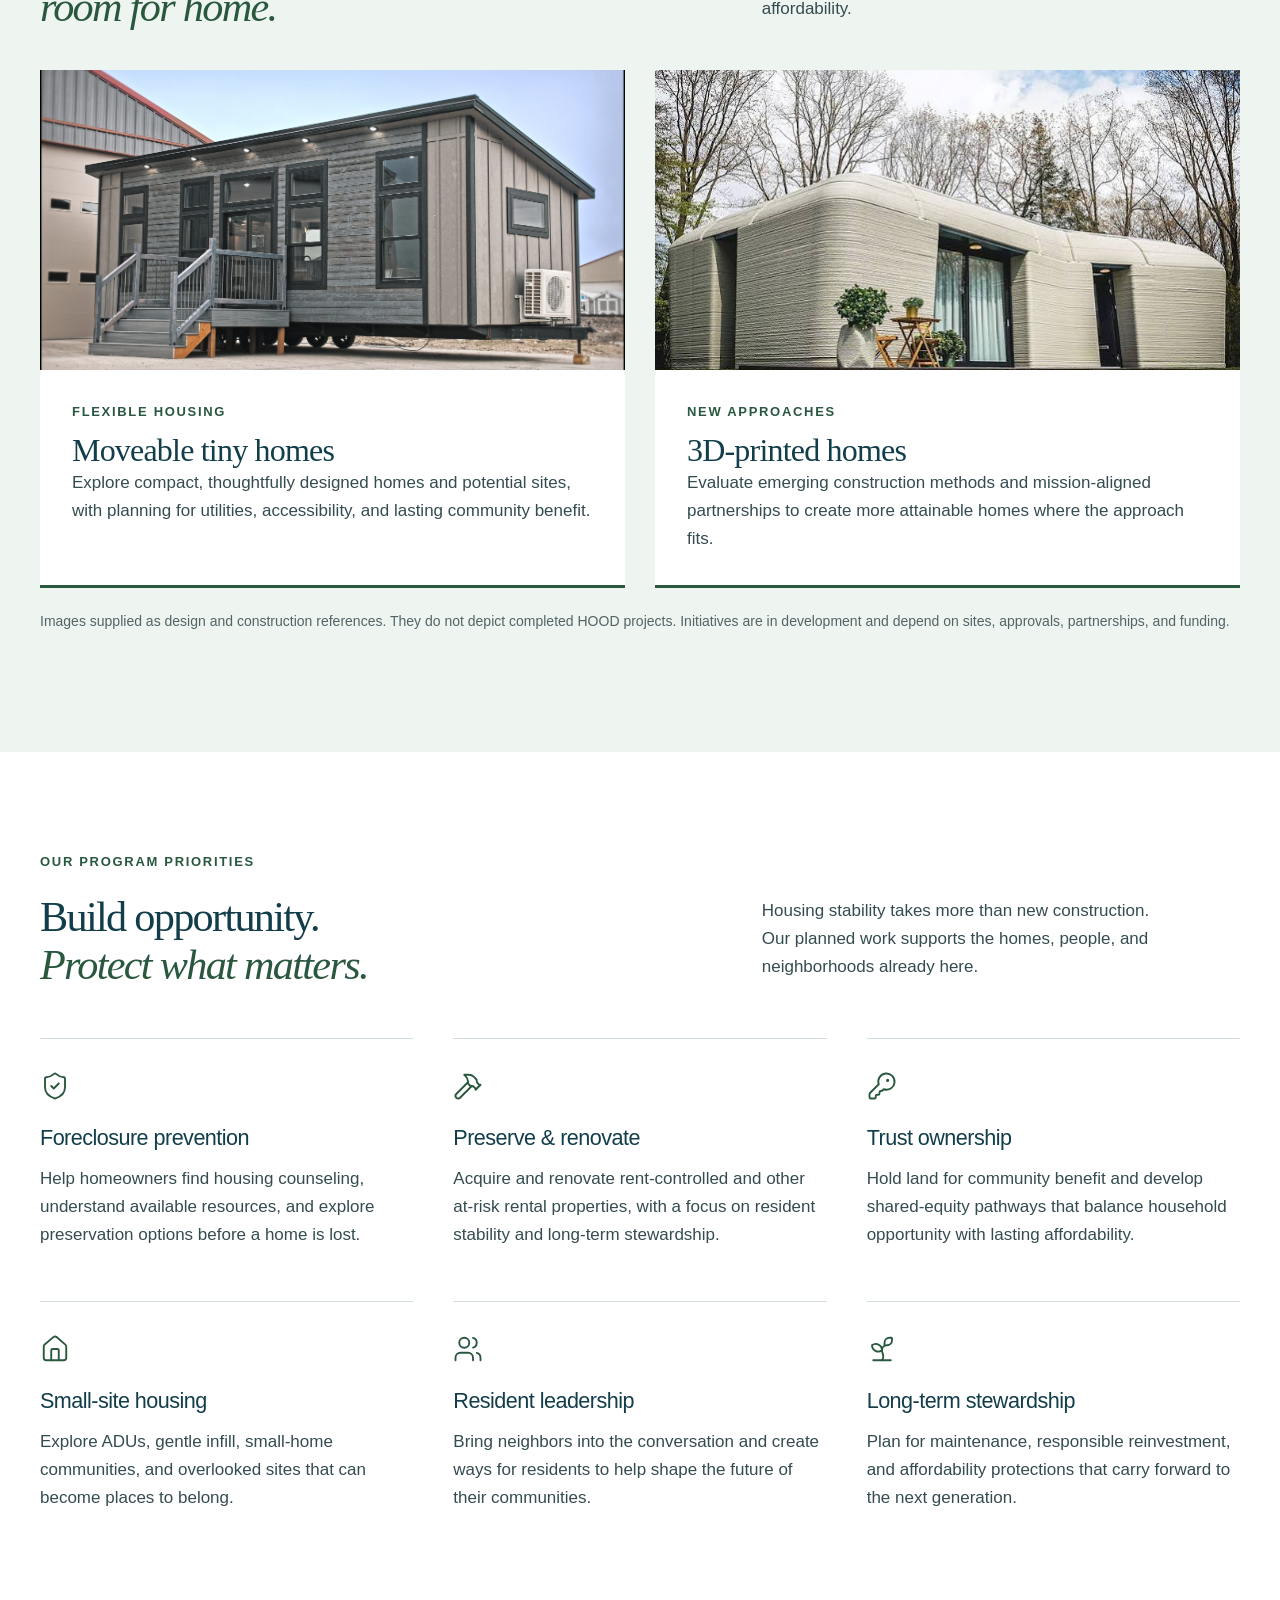
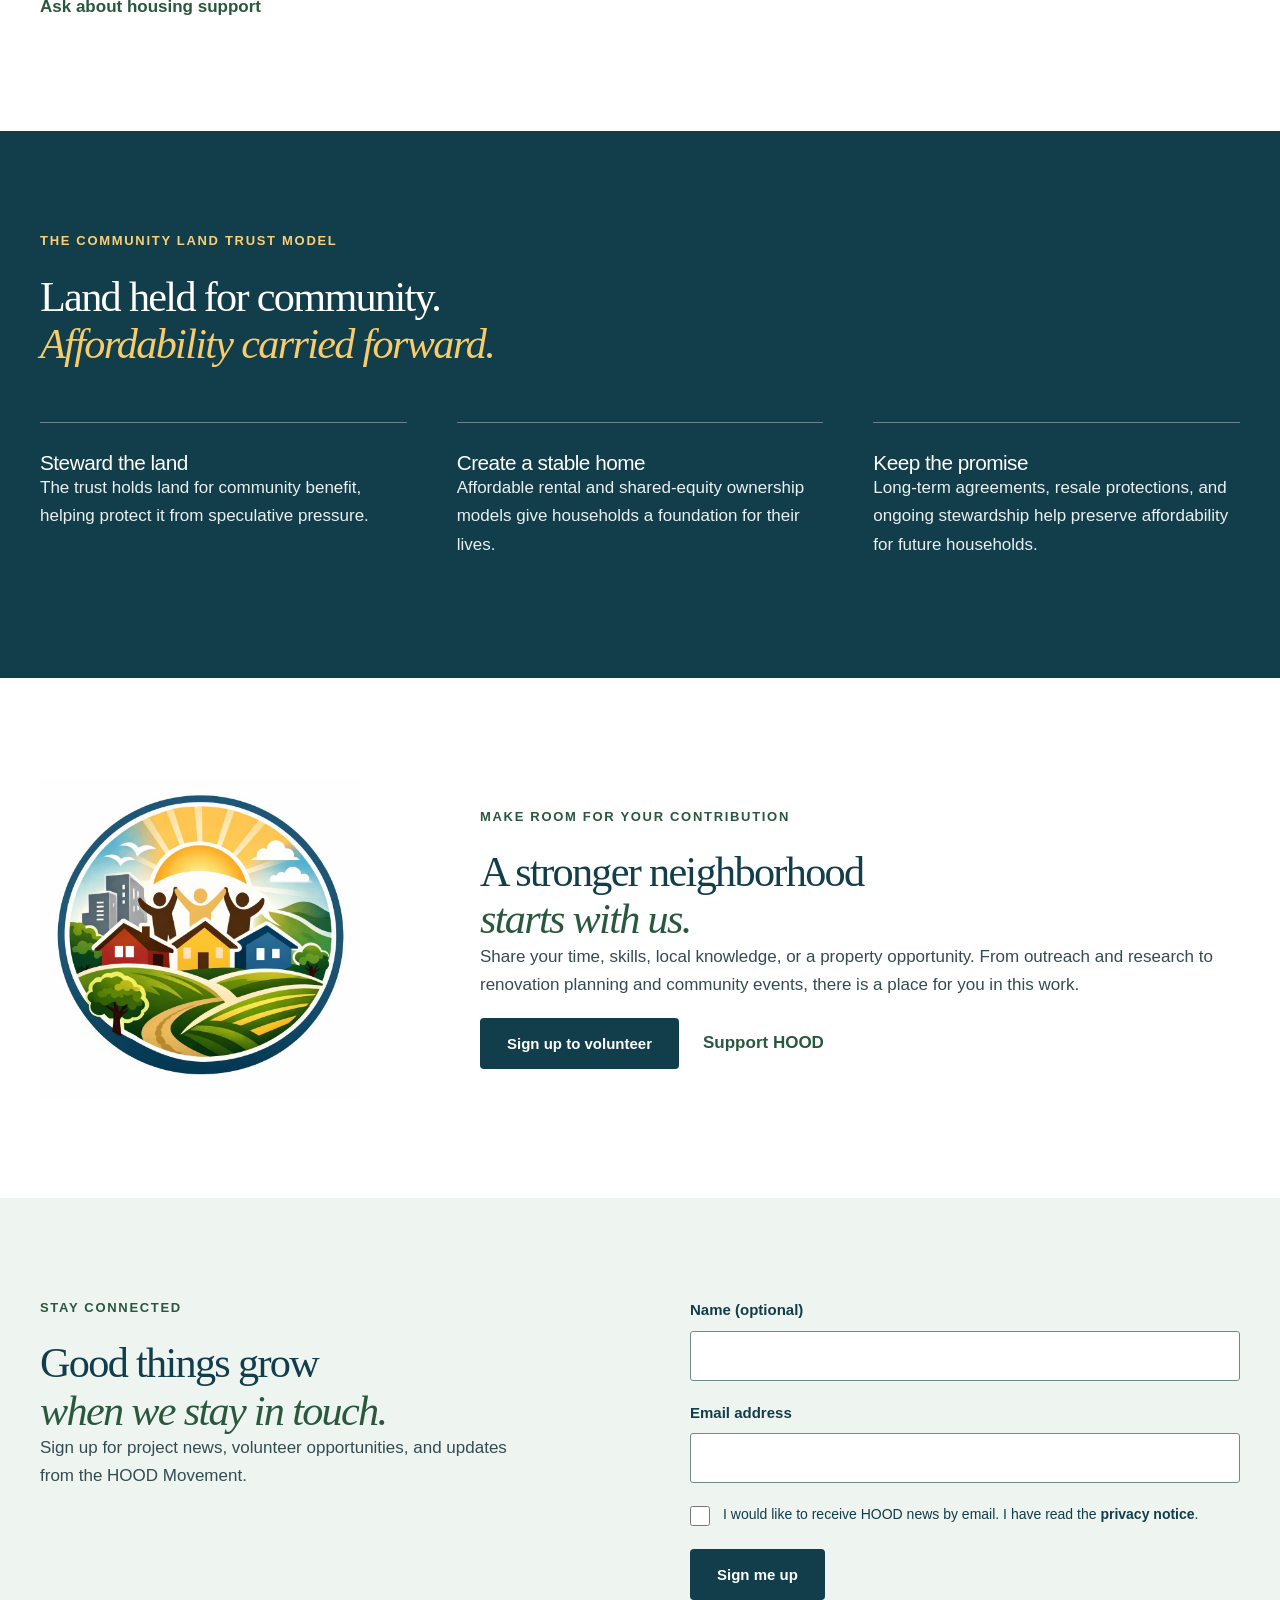
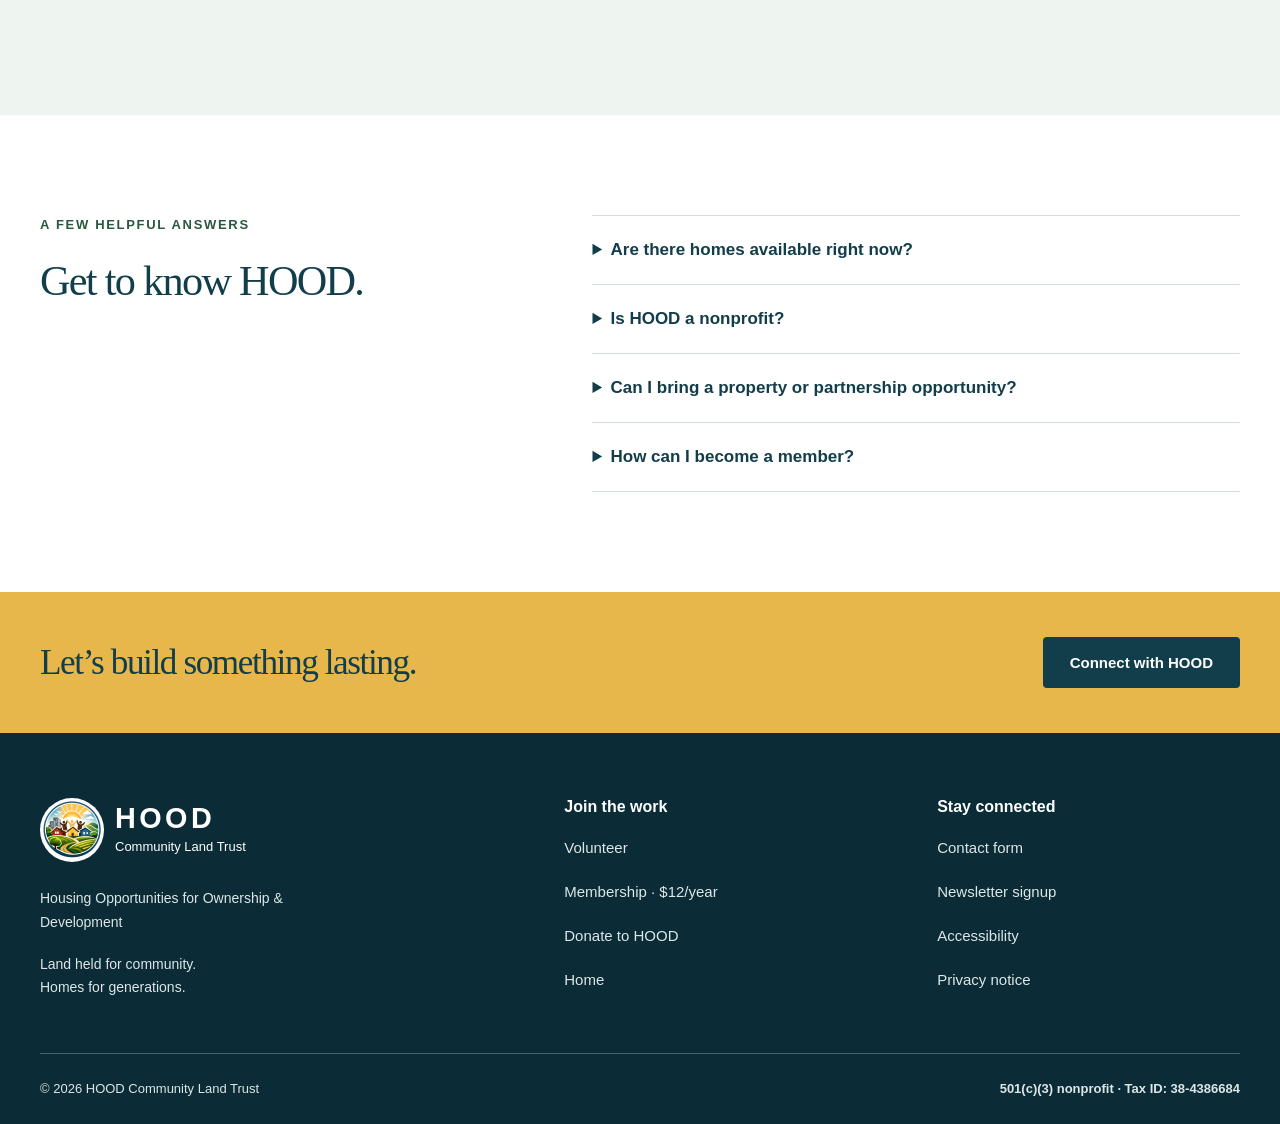
==== commit 13db5e1b: "Update HOOD website with programs, forms, and membership Publish the refreshed HOOD design, tiny-hom" ====
--- a/index.html
+++ b/index.html
@@ -1,299 +1,2 @@
-<!doctype html>
-<html lang="en">
-<head>
-  <meta charset="utf-8">
-  <meta name="viewport" content="width=device-width, initial-scale=1">
-  <meta name="description" content="HOOD Community Land Trust creates and preserves permanently affordable homes through scattered-site development, small infill, rehabilitation, and community stewardship in Los Angeles County.">
-  <meta name="theme-color" content="#183f36">
-  <meta property="og:title" content="HOOD Community Land Trust">
-  <meta property="og:description" content="Land held for community. Homes made affordable for generations.">
-  <meta property="og:type" content="website">
-  <meta property="og:image" content="assets/hero-neighbors.png">
-  <title>HOOD Community Land Trust | Homes for generations</title>
-  <link rel="stylesheet" href="styles.css">
-  <script src="script.js" defer></script>
-</head>
-<body>
-  <a class="skip-link" href="#main">Skip to content</a>
-
-  <header class="site-header" data-header>
-    <div class="shell nav-wrap">
-      <a class="brand" href="#top" aria-label="HOOD Community Land Trust home">
-        <span class="brand-mark" aria-hidden="true"><span></span></span>
-        <span class="brand-copy">
-          <strong>HOOD</strong>
-          <small>Community Land Trust</small>
-        </span>
-      </a>
-
-      <button class="nav-toggle" type="button" aria-expanded="false" aria-controls="site-nav" data-nav-toggle>
-        <span class="sr-only">Open navigation</span>
-        <span></span><span></span><span></span>
-      </button>
-
-      <nav class="site-nav" id="site-nav" aria-label="Primary navigation" data-nav>
-        <a href="#about">About</a>
-        <a href="#model">How it works</a>
-        <a href="#focus">Our focus</a>
-        <a href="#participate">Get involved</a>
-        <a class="button button-small button-dark" href="#contact">Connect with HOOD</a>
-      </nav>
-    </div>
-  </header>
-
-  <main id="main">
-    <section class="hero" id="top" aria-labelledby="hero-title">
-      <div class="hero-image" role="img" aria-label="A multigenerational group of neighbors gathering on a Los Angeles residential street"></div>
-      <div class="hero-shade"></div>
-      <div class="shell hero-content">
-        <p class="eyebrow eyebrow-light">Housing Opportunities for Ownership &amp; Development</p>
-        <h1 id="hero-title">Land held for community.<br>Homes for generations.</h1>
-        <p class="hero-lede">HOOD Community Land Trust is building a path to permanently affordable homes through small sites, thoughtful infill, and long-term community stewardship across Los Angeles County.</p>
-        <div class="hero-actions">
-          <a class="button button-sun" href="#model">See how it works</a>
-          <a class="text-link text-link-light" href="#participate">Build with us <span aria-hidden="true">→</span></a>
-        </div>
-      </div>
-      <a class="scroll-cue" href="#about" aria-label="Scroll to learn more"><span aria-hidden="true">↓</span></a>
-    </section>
-
-    <section class="intro section" id="about">
-      <div class="shell intro-grid">
-        <div data-reveal>
-          <p class="eyebrow">A community land trust for Los Angeles County</p>
-          <h2>Keep the land. Share the opportunity.</h2>
-        </div>
-        <div class="intro-copy" data-reveal>
-          <p class="lead">When the price of land rises, families should not have to leave the neighborhoods they helped build.</p>
-          <p>HOOD acquires and stewards land for the public good. Homes on that land can be sold or rented at affordable prices, while a renewable ground lease protects the community investment for future households.</p>
-          <p>Our name says what we are here to create: <strong>Housing Opportunities for Ownership &amp; Development.</strong></p>
-        </div>
-      </div>
-      <div class="shell principle-row" aria-label="HOOD principles" data-reveal>
-        <div><span>01</span><strong>Permanent affordability</strong></div>
-        <div><span>02</span><strong>Neighborhood stability</strong></div>
-        <div><span>03</span><strong>Community voice</strong></div>
-      </div>
-    </section>
-
-    <section class="model section section-green" id="model" aria-labelledby="model-title">
-      <div class="shell">
-        <div class="section-heading centered" data-reveal>
-          <p class="eyebrow eyebrow-light">The community land trust model</p>
-          <h2 id="model-title">A simple idea with a lasting impact.</h2>
-          <p>The land and the home are treated differently so affordability can last from one household to the next.</p>
-        </div>
-
-        <div class="steps">
-          <article class="step" data-reveal>
-            <span class="step-number">1</span>
-            <div class="step-icon" aria-hidden="true">⌂</div>
-            <h3>HOOD stewards the land</h3>
-            <p>The trust acquires land and removes it from speculative pressure, holding it for community benefit over the long term.</p>
-          </article>
-          <article class="step" data-reveal>
-            <span class="step-number">2</span>
-            <div class="step-icon" aria-hidden="true">◇</div>
-            <h3>A household has a home</h3>
-            <p>An eligible household buys or rents a home on the land and receives the stability, privacy, and responsibilities of home.</p>
-          </article>
-          <article class="step" data-reveal>
-            <span class="step-number">3</span>
-            <div class="step-icon" aria-hidden="true">∞</div>
-            <h3>Affordability carries forward</h3>
-            <p>A long-term renewable ground lease and resale rules let owners build equity while keeping the home within reach for the next family.</p>
-          </article>
-        </div>
-
-        <div class="model-note" data-reveal>
-          <strong>The result</strong>
-          <p>Public and philanthropic investment is preserved instead of disappearing after one sale.</p>
-        </div>
-      </div>
-    </section>
-
-    <section class="focus section" id="focus" aria-labelledby="focus-title">
-      <div class="shell">
-        <div class="section-heading split-heading" data-reveal>
-          <div>
-            <p class="eyebrow">Our development focus</p>
-            <h2 id="focus-title">Small sites can make a big neighborhood difference.</h2>
-          </div>
-          <p>HOOD is designed for practical, scattered-site opportunities—not only large projects that can take many years to complete.</p>
-        </div>
-
-        <div class="focus-grid">
-          <article class="focus-card focus-card-image focus-card-wide" data-reveal>
-            <img src="assets/small-infill.png" alt="A small Los Angeles infill community with bungalows, a duplex, gardens, and neighbors" width="1536" height="1024" loading="lazy" decoding="async">
-            <div class="focus-overlay">
-              <span>Scattered-site infill</span>
-              <h3>Homes that fit the block.</h3>
-            </div>
-          </article>
-
-          <article class="focus-card focus-card-clay" data-reveal>
-            <span class="card-kicker">Preserve</span>
-            <h3>Acquire and rehabilitate existing homes.</h3>
-            <p>Bring distressed, vacant, or at-risk properties back into use while protecting their affordability.</p>
-            <span class="card-symbol" aria-hidden="true">↺</span>
-          </article>
-
-          <article class="focus-card focus-card-cream" data-reveal>
-            <span class="card-kicker">Create</span>
-            <h3>Add gentle density.</h3>
-            <p>Explore duplexes, small-home courts, lot opportunities, modular homes, and other context-sensitive solutions.</p>
-            <span class="card-symbol" aria-hidden="true">＋</span>
-          </article>
-
-          <article class="focus-card focus-card-image focus-card-wide" data-reveal>
-            <img src="assets/backyard-adu.png" alt="A compact backyard home with solar panels, a shaded porch, and a shared garden" width="1456" height="1092" loading="lazy" decoding="async">
-            <div class="focus-overlay">
-              <span>Backyard homes &amp; ADUs</span>
-              <h3>Turn overlooked space into a stable home.</h3>
-            </div>
-          </article>
-        </div>
-      </div>
-    </section>
-
-    <section class="vision section" aria-labelledby="vision-title">
-      <div class="shell vision-grid">
-        <div class="vision-copy" data-reveal>
-          <p class="eyebrow">The neighborhood we see</p>
-          <h2 id="vision-title">People stay. Homes improve. Opportunity grows.</h2>
-          <p>Permanent affordability is not only about a monthly housing cost. It is about continuity: children staying near their schools, older adults aging near their support networks, and residents having a real voice in what comes next.</p>
-          <blockquote>“A home can be affordable today and still belong to the community tomorrow.”</blockquote>
-        </div>
-        <div class="vision-list" data-reveal>
-          <div>
-            <span>For residents</span>
-            <p>Stable housing, a path to ownership, and a partner for long-term stewardship.</p>
-          </div>
-          <div>
-            <span>For neighborhoods</span>
-            <p>Reinvestment without displacement and new homes that respect the existing fabric.</p>
-          </div>
-          <div>
-            <span>For partners</span>
-            <p>A mission-aligned way to make land, funding, and development capacity last.</p>
-          </div>
-        </div>
-      </div>
-    </section>
-
-    <section class="status section section-sand" aria-labelledby="status-title">
-      <div class="shell status-grid">
-        <div data-reveal>
-          <p class="eyebrow">Where we are now</p>
-          <h2 id="status-title">Building the foundation responsibly.</h2>
-        </div>
-        <div class="status-copy" data-reveal>
-          <p>HOOD is an emerging California nonprofit public benefit corporation in its organizational and predevelopment stage. We are establishing the policies, partnerships, capital relationships, and property pipeline needed to take on our first sites well.</p>
-          <ul class="check-list">
-            <li>Developing a ground-lease and stewardship framework</li>
-            <li>Identifying scattered-site acquisition opportunities</li>
-            <li>Building relationships with community-minded developers and lenders</li>
-            <li>Listening to residents and neighborhood organizations</li>
-          </ul>
-        </div>
-      </div>
-    </section>
-
-    <section class="participate section" id="participate" aria-labelledby="participate-title">
-      <div class="shell">
-        <div class="section-heading centered" data-reveal>
-          <p class="eyebrow">Get involved</p>
-          <h2 id="participate-title">There is a place for you in this work.</h2>
-          <p>HOOD is seeking mission-aligned relationships that can help turn small opportunities into permanently affordable homes.</p>
-        </div>
-
-        <div class="partner-grid">
-          <article data-reveal>
-            <span aria-hidden="true">⌂</span>
-            <h3>Property owners</h3>
-            <p>Explore a sale, donation, or long-term land arrangement that creates a lasting community benefit.</p>
-          </article>
-          <article data-reveal>
-            <span aria-hidden="true">▦</span>
-            <h3>Developers &amp; builders</h3>
-            <p>Bring small-site, rehabilitation, ADU, modular, and neighborhood infill experience.</p>
-          </article>
-          <article data-reveal>
-            <span aria-hidden="true">◎</span>
-            <h3>Funders &amp; lenders</h3>
-            <p>Help build flexible acquisition capital and patient financing for permanently affordable housing.</p>
-          </article>
-          <article data-reveal>
-            <span aria-hidden="true">◌</span>
-            <h3>Neighbors &amp; organizations</h3>
-            <p>Share local knowledge, identify needs and opportunities, and shape community-centered solutions.</p>
-          </article>
-        </div>
-      </div>
-    </section>
-
-    <section class="faq section" aria-labelledby="faq-title">
-      <div class="shell faq-grid">
-        <div data-reveal>
-          <p class="eyebrow">Common questions</p>
-          <h2 id="faq-title">A different way to think about land and housing.</h2>
-        </div>
-        <div class="accordion" data-reveal>
-          <details>
-            <summary>What is a community land trust?</summary>
-            <p>A community land trust is a nonprofit that owns and stewards land for community benefit. By separating the price of land from the home and using a long-term ground lease, it can make homes more affordable and protect that affordability over time.</p>
-          </details>
-          <details>
-            <summary>Can a CLT homeowner build equity?</summary>
-            <p>Yes. A CLT homeownership program can let an owner build equity while sharing a portion of future appreciation so the home remains affordable to the next eligible buyer.</p>
-          </details>
-          <details>
-            <summary>Does HOOD only build new homes?</summary>
-            <p>No. HOOD’s planned work includes acquisition, rehabilitation, preservation, backyard homes, and small infill development. The right approach depends on the site and the neighborhood.</p>
-          </details>
-          <details>
-            <summary>Does HOOD have homes available now?</summary>
-            <p>Not yet. HOOD is currently building its organizational capacity and first project pipeline. We will share application and eligibility information when homes become available.</p>
-          </details>
-        </div>
-      </div>
-    </section>
-
-    <section class="contact" id="contact" aria-labelledby="contact-title">
-      <div class="shell contact-card" data-reveal>
-        <div>
-          <p class="eyebrow eyebrow-light">Let’s build something lasting</p>
-          <h2 id="contact-title">Bring HOOD an opportunity.</h2>
-          <p>Have a property, partnership idea, source of funding, or neighborhood connection? We would like to hear about it.</p>
-        </div>
-        <div class="contact-details">
-          <span>Mailing address</span>
-          <address id="mailing-address">HOOD Community Land Trust<br>PO Box 10502<br>Burbank, CA 91510</address>
-          <button class="button button-sun" type="button" data-copy-address>Copy mailing address</button>
-          <p class="copy-status" role="status" aria-live="polite" data-copy-status></p>
-        </div>
-      </div>
-    </section>
-  </main>
-
-  <footer class="site-footer">
-    <div class="shell footer-top">
-      <a class="brand brand-footer" href="#top" aria-label="Back to top">
-        <span class="brand-mark" aria-hidden="true"><span></span></span>
-        <span class="brand-copy"><strong>HOOD</strong><small>Community Land Trust</small></span>
-      </a>
-      <p>Housing Opportunities for Ownership &amp; Development</p>
-      <nav aria-label="Footer navigation">
-        <a href="#about">About</a>
-        <a href="#model">How it works</a>
-        <a href="#focus">Our focus</a>
-        <a href="#contact">Contact</a>
-      </nav>
-    </div>
-    <div class="shell footer-bottom">
-      <p>© <span data-year>2026</span> HOOD Community Land Trust. All rights reserved.</p>
-      <p>California nonprofit public benefit corporation. Federal tax-exempt recognition is pending.</p>
-    </div>
-  </footer>
-</body>
-</html>
+<!DOCTYPE html><html lang="en"><head><meta charSet="utf-8"/><meta name="viewport" content="width=device-width, initial-scale=1"/><title>HOOD Community Land Trust | Homes for generations</title><meta name="description" content="Housing Opportunities for Ownership &amp; Development. Community stewardship, affordable housing, preservation, and volunteer opportunities in Los Angeles County."/><link rel="icon" href="/hood-logo.jpg"/>
+<link rel="stylesheet" href="/styles.css"><script src="/script.js" defer></script></head><body><a class="skip-link" href="#main">Skip to content</a><header class="site-header"><div class="shell nav-wrap"><a class="brand" href="/" aria-label="HOOD Community Land Trust home"><img src="/hood-logo.jpg" alt="" width="58" height="58"/><span><strong>HOOD</strong><small>Community Land Trust</small></span></a><nav aria-label="Main navigation"><a href="/#movement">Our movement</a><a href="/#programs">Programs</a><a href="/#projects">Projects</a><a href="/contact.html">Contact</a><a href="/membership.html">Membership</a><a class="button small" href="/donate.html">Donate</a></nav></div></header><main id="main"><section class="hero" aria-labelledby="hero-title"><div class="hero-photo" role="img" aria-label="A compact moveable home with a porch, shown as a housing design reference"></div><div class="hero-shade"></div><div class="shell hero-copy"><p class="eyebrow light">Rooted in community. Built for the future.</p><h1 id="hero-title">A place to live.<br/>A community<br/>to <em>belong.</em></h1><p>Keeping homes within reach and neighborhoods together through community ownership and lasting stewardship.</p><div class="actions"><a class="button gold" href="https://tally.so/r/LDPoGv">Volunteer with HOOD</a><a class="button outline" href="#programs">Explore our work</a></div></div><div class="hero-caption">Housing possibilities / Moveable tiny homes</div></section><div class="mission-strip"><div class="shell"><span>Housing Opportunities for Ownership &amp; Development</span><span>Los Angeles County · 501(c)(3) nonprofit</span></div></div><section class="section shell intro" id="movement"><div><p class="eyebrow">The HOOD Movement</p><h2>Homes are the start.<br/><em>Community is the point.</em></h2></div><div><p class="lead">People should be able to stay in the neighborhoods they helped build.</p><p>HOOD Community Land Trust brings together neighbors, property owners, builders, and supporters around a shared purpose: land held for community and homes that remain affordable for generations.</p><p>Through the HOOD Movement, we are building participation in that work—preserving existing housing, exploring new ways to create homes, and putting community stewardship at the center.</p><a class="text-link" href="/membership.html">Be part of the movement · $12/year</a></div></section><section class="section projects" id="projects"><div class="shell"><div class="section-heading"><div><p class="eyebrow">Housing possibilities</p><h2>More ways to make<br/><em>room for home.</em></h2></div><p>Our project priorities combine new housing approaches with a commitment to long-term affordability.</p></div><div class="project-grid"><article class="project-card"><img src="/tiny-home.jpg" alt="Moveable tiny home with wood siding and a front porch"/><div><p class="eyebrow">Flexible housing</p><h3>Moveable tiny homes</h3><p>Explore compact, thoughtfully designed homes and potential sites, with planning for utilities, accessibility, and lasting community benefit.</p></div></article><article class="project-card"><img src="/printed-home.jpg" alt="Single-story 3D-printed home with curved walls"/><div><p class="eyebrow">New approaches</p><h3>3D-printed homes</h3><p>Evaluate emerging construction methods and mission-aligned partnerships to create more attainable homes where the approach fits.</p></div></article></div><p class="caption">Images supplied as design and construction references. They do not depict completed HOOD projects. Initiatives are in development and depend on sites, approvals, partnerships, and funding.</p></div></section><section class="section shell" id="programs"><div class="section-heading"><div><p class="eyebrow">Our program priorities</p><h2>Build opportunity.<br/><em>Protect what matters.</em></h2></div><p>Housing stability takes more than new construction. Our planned work supports the homes, people, and neighborhoods already here.</p></div><div class="program-grid"><article class="program"><svg xmlns="http://www.w3.org/2000/svg" width="30" height="30" viewBox="0 0 24 24" fill="none" stroke="currentColor" stroke-width="1.5" stroke-linecap="round" stroke-linejoin="round" class="lucide lucide-shield-check" aria-hidden="true"><path d="M20 13c0 5-3.5 7.5-7.66 8.95a1 1 0 0 1-.67-.01C7.5 20.5 4 18 4 13V6a1 1 0 0 1 1-1c2 0 4.5-1.2 6.24-2.72a1.17 1.17 0 0 1 1.52 0C14.51 3.81 17 5 19 5a1 1 0 0 1 1 1z"></path><path d="m9 12 2 2 4-4"></path></svg><h3>Foreclosure prevention</h3><p>Help homeowners find housing counseling, understand available resources, and explore preservation options before a home is lost.</p></article><article class="program"><svg xmlns="http://www.w3.org/2000/svg" width="30" height="30" viewBox="0 0 24 24" fill="none" stroke="currentColor" stroke-width="1.5" stroke-linecap="round" stroke-linejoin="round" class="lucide lucide-hammer" aria-hidden="true"><path d="m15 12-9.373 9.373a1 1 0 0 1-3.001-3L12 9"></path><path d="m18 15 4-4"></path><path d="m21.5 11.5-1.914-1.914A2 2 0 0 1 19 8.172v-.344a2 2 0 0 0-.586-1.414l-1.657-1.657A6 6 0 0 0 12.516 3H9l1.243 1.243A6 6 0 0 1 12 8.485V10l2 2h1.172a2 2 0 0 1 1.414.586L18.5 14.5"></path></svg><h3>Preserve &amp; renovate</h3><p>Acquire and renovate rent-controlled and other at-risk rental properties, with a focus on resident stability and long-term stewardship.</p></article><article class="program"><svg xmlns="http://www.w3.org/2000/svg" width="30" height="30" viewBox="0 0 24 24" fill="none" stroke="currentColor" stroke-width="1.5" stroke-linecap="round" stroke-linejoin="round" class="lucide lucide-key-round" aria-hidden="true"><path d="M2.586 17.414A2 2 0 0 0 2 18.828V21a1 1 0 0 0 1 1h3a1 1 0 0 0 1-1v-1a1 1 0 0 1 1-1h1a1 1 0 0 0 1-1v-1a1 1 0 0 1 1-1h.172a2 2 0 0 0 1.414-.586l.814-.814a6.5 6.5 0 1 0-4-4z"></path><circle cx="16.5" cy="7.5" r=".5" fill="currentColor"></circle></svg><h3>Trust ownership</h3><p>Hold land for community benefit and develop shared-equity pathways that balance household opportunity with lasting affordability.</p></article><article class="program"><svg xmlns="http://www.w3.org/2000/svg" width="30" height="30" viewBox="0 0 24 24" fill="none" stroke="currentColor" stroke-width="1.5" stroke-linecap="round" stroke-linejoin="round" class="lucide lucide-house" aria-hidden="true"><path d="M15 21v-8a1 1 0 0 0-1-1h-4a1 1 0 0 0-1 1v8"></path><path d="M3 10a2 2 0 0 1 .709-1.528l7-6a2 2 0 0 1 2.582 0l7 6A2 2 0 0 1 21 10v9a2 2 0 0 1-2 2H5a2 2 0 0 1-2-2z"></path></svg><h3>Small-site housing</h3><p>Explore ADUs, gentle infill, small-home communities, and overlooked sites that can become places to belong.</p></article><article class="program"><svg xmlns="http://www.w3.org/2000/svg" width="30" height="30" viewBox="0 0 24 24" fill="none" stroke="currentColor" stroke-width="1.5" stroke-linecap="round" stroke-linejoin="round" class="lucide lucide-users" aria-hidden="true"><path d="M16 21v-2a4 4 0 0 0-4-4H6a4 4 0 0 0-4 4v2"></path><path d="M16 3.128a4 4 0 0 1 0 7.744"></path><path d="M22 21v-2a4 4 0 0 0-3-3.87"></path><circle cx="9" cy="7" r="4"></circle></svg><h3>Resident leadership</h3><p>Bring neighbors into the conversation and create ways for residents to help shape the future of their communities.</p></article><article class="program"><svg xmlns="http://www.w3.org/2000/svg" width="30" height="30" viewBox="0 0 24 24" fill="none" stroke="currentColor" stroke-width="1.5" stroke-linecap="round" stroke-linejoin="round" class="lucide lucide-sprout" aria-hidden="true"><path d="M14 9.536V7a4 4 0 0 1 4-4h1.5a.5.5 0 0 1 .5.5V5a4 4 0 0 1-4 4 4 4 0 0 0-4 4c0 2 1 3 1 5a5 5 0 0 1-1 3"></path><path d="M4 9a5 5 0 0 1 8 4 5 5 0 0 1-8-4"></path><path d="M5 21h14"></path></svg><h3>Long-term stewardship</h3><p>Plan for maintenance, responsible reinvestment, and affordability protections that carry forward to the next generation.</p></article></div><a class="text-link" href="/contact.html">Ask about housing support</a></section><section class="model section" id="model"><div class="shell"><p class="eyebrow light">The community land trust model</p><h2>Land held for community.<br/><em>Affordability carried forward.</em></h2><div class="model-grid"><article><h3>Steward the land</h3><p>The trust holds land for community benefit, helping protect it from speculative pressure.</p></article><article><h3>Create a stable home</h3><p>Affordable rental and shared-equity ownership models give households a foundation for their lives.</p></article><article><h3>Keep the promise</h3><p>Long-term agreements, resale protections, and ongoing stewardship help preserve affordability for future households.</p></article></div></div></section><section class="section shell involvement"><img src="/hood-logo.jpg" alt="HOOD community emblem showing neighbors, homes, green land, and a rising sun"/><div><p class="eyebrow">Make room for your contribution</p><h2>A stronger neighborhood<br/><em>starts with us.</em></h2><p>Share your time, skills, local knowledge, or a property opportunity. From outreach and research to renovation planning and community events, there is a place for you in this work.</p><div class="actions"><a class="button" href="https://tally.so/r/LDPoGv">Sign up to volunteer</a><a class="text-link" href="/donate.html">Support HOOD</a></div></div></section><section class="newsletter section" id="newsletter"><div class="shell newsletter-grid"><div><p class="eyebrow">Stay connected</p><h2>Good things grow<br/><em>when we stay in touch.</em></h2><p>Sign up for project news, volunteer opportunities, and updates from the HOOD Movement.</p></div><form class="signup-form" aria-label="newsletter signup"><div class="form-fields"><label>Name (optional)<input autoComplete="name" maxLength="120" name="name"/></label><label>Email address<input type="email" autoComplete="email" maxLength="254" required="" name="email"/></label><div class="honeypot" aria-hidden="true"><label>Leave this field empty<input tabindex="-1" autoComplete="off" name="website"/></label></div><label class="check"><input type="checkbox" required="" name="consent"/><span>I would like to receive HOOD news by email.<!-- --> I have read the <a href="/privacy.html">privacy notice</a>.</span></label><button class="button" type="submit">Sign me up</button></div><div aria-live="polite" role="status" class="form-status "></div></form></div></section><section class="section shell faq"><div><p class="eyebrow">A few helpful answers</p><h2>Get to know HOOD.</h2></div><div><details><summary>Are there homes available right now?</summary><p>HOOD is developing its organizational capacity, partnerships, and project pipeline. Housing availability, applications, and eligibility will be announced when programs are ready. Newsletter signup is not a housing application or waiting list.</p></details><details><summary>Is HOOD a nonprofit?</summary><p>Yes. HOOD Community Land Trust is a 501(c)(3) nonprofit. Our federal tax ID is 38-4386684.</p></details><details><summary>Can I bring a property or partnership opportunity?</summary><p>Yes. Use our contact form to share a potential acquisition, land arrangement, preservation opportunity, or mission-aligned partnership.</p><a class="text-link" href="/contact.html">Contact HOOD</a></details><details><summary>How can I become a member?</summary><p>Annual membership is $12. While payment setup is underway, you can register your interest and we will follow up when checkout is available. No payment is collected on the interest form.</p><a class="text-link" href="/membership.html">Membership information</a></details></div></section><section class="cta"><div class="shell"><h2>Let’s build something lasting.</h2><a class="button gold" href="/contact.html">Connect with HOOD</a></div></section></main><footer><div class="shell footer-grid"><div><a class="brand" href="/"><img src="/hood-logo.jpg" alt="" width="58" height="58"/><span><strong>HOOD</strong><small>Community Land Trust</small></span></a><p>Housing Opportunities for Ownership &amp; Development</p><p>Land held for community.<br/>Homes for generations.</p></div><div><h2>Join the work</h2><a href="https://tally.so/r/LDPoGv">Volunteer</a><a href="/membership.html">Membership · $12/year</a><a href="/donate.html">Donate to HOOD</a><a href="/#main">Home</a></div><div><h2>Stay connected</h2><a href="/contact.html">Contact form</a><a href="/#newsletter">Newsletter signup</a><a href="/accessibility.html">Accessibility</a><a href="/privacy.html">Privacy notice</a></div></div><div class="shell footer-bottom"><p>© <!-- -->2026<!-- --> HOOD Community Land Trust</p><p><strong>501(c)(3) nonprofit · Tax ID: 38-4386684</strong></p></div></footer></body></html>
